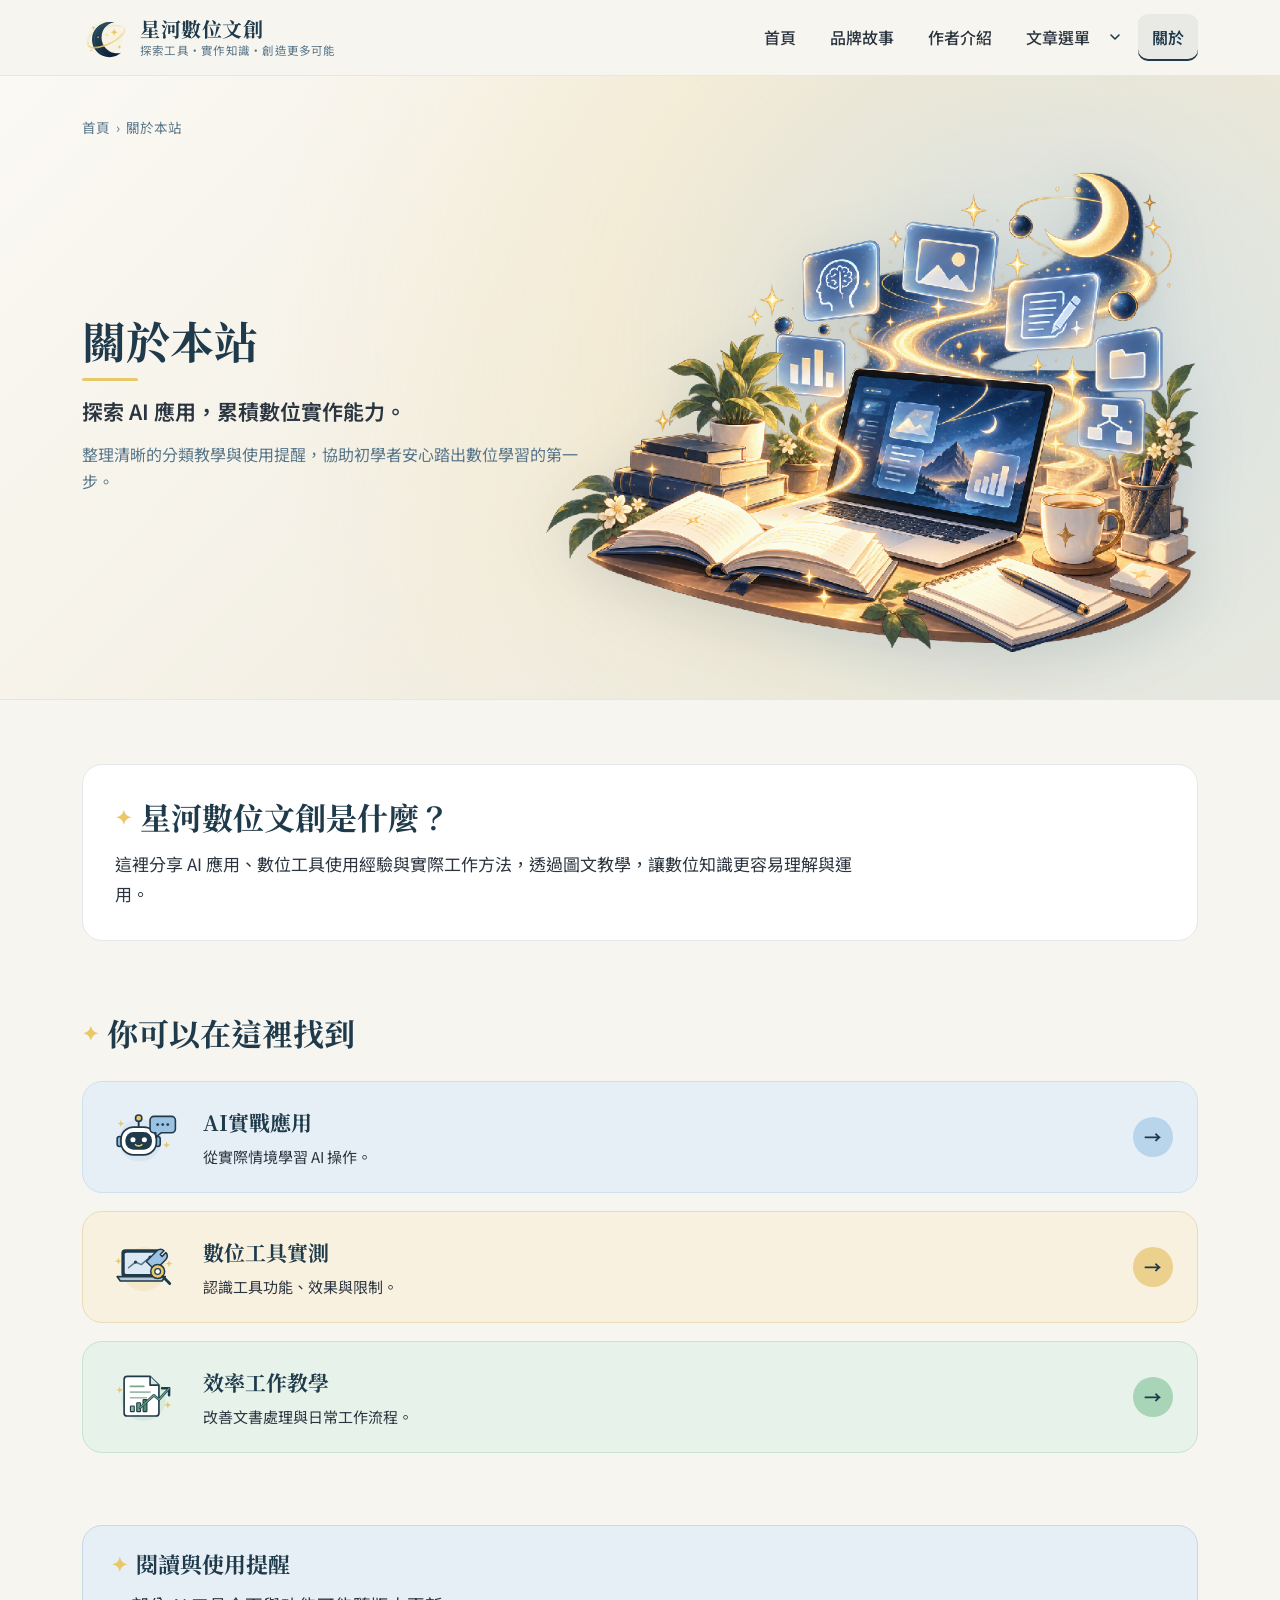
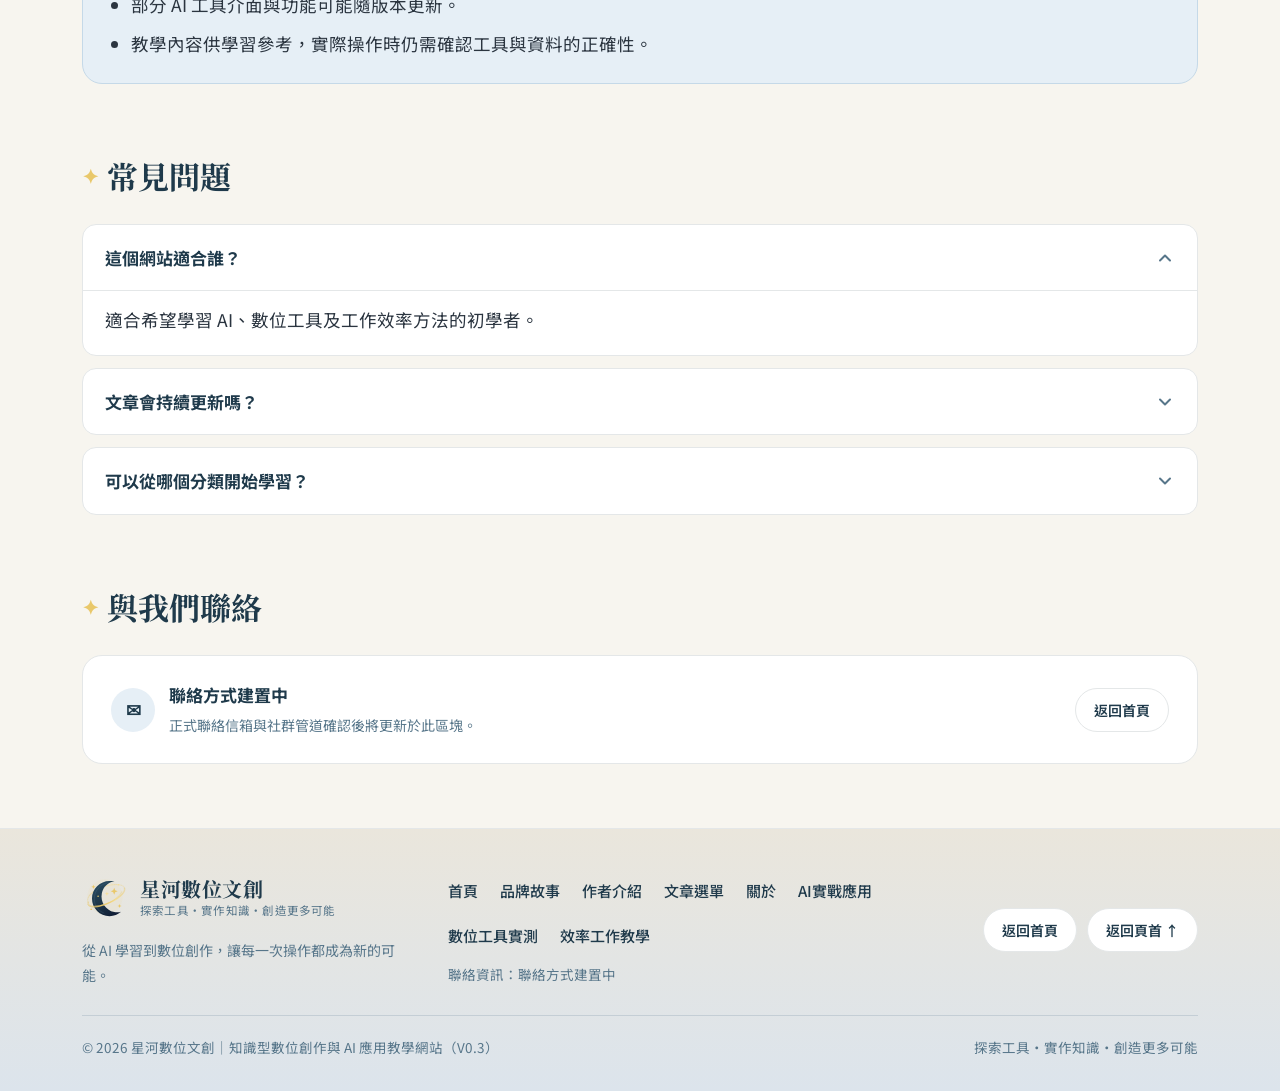
==== about.html @ ea29f41f "feat: initialize React project with Vite and Tailwind Set up the project structure for "星河數位文創" usin" ====
<!doctype html>
<html lang="zh-Hant-TW">
  <head>
    <meta charset="UTF-8" />
    <meta name="viewport" content="width=device-width, initial-scale=1.0" />
    <title>關於本站｜星河數位文創</title>
    <meta name="description" content="認識星河數位文創的網站用途、三大內容分類、閱讀與使用提醒、常見問題 FAQ 與聯絡資訊。" />
    <meta property="og:title" content="關於本站｜星河數位文創" />
    <meta property="og:description" content="認識星河數位文創的網站用途、三大內容分類、閱讀與使用提醒、常見問題 FAQ 與聯絡資訊。" />
    <meta property="og:type" content="website" />
    <meta name="twitter:card" content="summary_large_image" />
    <link rel="icon" type="image/svg+xml" href="assets/icons/logo.svg" />
    <link rel="stylesheet" href="css/style.css" />
  </head>
  <body>
    <div id="root"><link rel="preload" as="image" href="assets/icons/logo.svg"/><link rel="preload" as="image" href="assets/icons/cat-ai.svg"/><link rel="preload" as="image" href="assets/icons/cat-tools.svg"/><link rel="preload" as="image" href="assets/icons/cat-work.svg"/><link rel="preload" as="image" href="assets/images/IMG_關於.png"/><div class="site-wrapper" data-current-page="about.html"><a href="#main-content" class="skip-link">跳至主要內容</a><header class="site-header"><div class="sr-container header-inner"><a href="index.html" class="brand-identity" aria-label="星河數位文創 首頁"><img src="assets/icons/logo.svg" alt="星河數位文創 新月與金色星軌標誌" class="brand-logo-img" width="46" height="46"/><div class="brand-text-wrap"><span class="brand-title">星河數位文創</span><span class="brand-tagline-mini">探索工具・實作知識・創造更多可能</span></div></a><nav class="desktop-nav" aria-label="主導覽選單"><a href="index.html" class="nav-link ">首頁</a><a href="brand.html" class="nav-link ">品牌故事</a><a href="author.html" class="nav-link ">作者介紹</a><div class="nav-item-group"><a href="articles.html" class="nav-link ">文章選單</a><button type="button" id="desktop-dropdown-toggle" class="desktop-dropdown-toggle" aria-label="展開或收合文章選單子分類" aria-expanded="false" aria-controls="desktop-dropdown-menu"><svg width="16" height="16" viewBox="0 0 20 20" fill="none" aria-hidden="true"><path d="M5 7.5L10 12.5L15 7.5" stroke="currentColor" stroke-width="2" stroke-linecap="round" stroke-linejoin="round"></path></svg></button><div id="desktop-dropdown-menu" class="desktop-dropdown-menu " role="region" aria-label="文章選單第二層分類"><a href="articles-ai.html" class="dropdown-sublink "><span style="display:inline-flex;align-items:center"><span class="dropdown-sublink-dot" style="background-color:#8FB8D8" aria-hidden="true"></span>AI實戰應用</span><span aria-hidden="true">›</span></a><a href="articles-tools.html" class="dropdown-sublink "><span style="display:inline-flex;align-items:center"><span class="dropdown-sublink-dot" style="background-color:#E9C86A" aria-hidden="true"></span>數位工具實測</span><span aria-hidden="true">›</span></a><a href="articles-work.html" class="dropdown-sublink "><span style="display:inline-flex;align-items:center"><span class="dropdown-sublink-dot" style="background-color:#8CC0A1" aria-hidden="true"></span>效率工作教學</span><span aria-hidden="true">›</span></a></div></div><a href="about.html" class="nav-link is-active" aria-current="page">關於</a></nav><button type="button" id="mobile-menu-trigger" class="mobile-menu-trigger" aria-label="開啟網站導覽選單" aria-expanded="false" aria-controls="mobile-nav-overlay"><svg width="26" height="26" viewBox="0 0 24 24" fill="none" stroke="currentColor" stroke-width="2.2" aria-hidden="true"><line x1="3.5" y1="6.5" x2="20.5" y2="6.5" stroke-linecap="round"></line><line x1="3.5" y1="12" x2="20.5" y2="12" stroke-linecap="round"></line><line x1="3.5" y1="17.5" x2="20.5" y2="17.5" stroke-linecap="round"></line></svg></button></div></header><div id="mobile-nav-overlay" class="mobile-nav-overlay " aria-hidden="true"><nav class="mobile-nav-panel" aria-label="手機版網站導覽選單"><div class="mobile-panel-header"><a href="index.html" class="brand-identity"><img src="assets/icons/logo.svg" alt="星河數位文創標誌" class="brand-logo-img" width="48" height="48"/><div class="brand-text-wrap"><span class="brand-title">星河數位文創</span><span class="brand-tagline-mini">探索工具・實作知識・創造更多可能</span></div></a><button type="button" id="mobile-close-btn" class="mobile-close-btn" aria-label="關閉選單">×</button></div><ul class="mobile-nav-list"><li class="mobile-nav-item"><div class="mobile-nav-row"><a href="index.html" class="mobile-nav-link "><svg class="mobile-nav-icon" viewBox="0 0 24 24" fill="none" stroke="currentColor" stroke-width="2" aria-hidden="true"><path d="M3 10.5L12 3l9 7.5V20a1 1 0 0 1-1 1h-5v-6h-6v6H4a1 1 0 0 1-1-1v-9.5z" stroke-linecap="round" stroke-linejoin="round"></path></svg><span>首頁</span></a><span aria-hidden="true" style="color:#57768A;padding-right:8px">›</span></div></li><li class="mobile-nav-item"><div class="mobile-nav-row"><a href="brand.html" class="mobile-nav-link "><svg class="mobile-nav-icon" viewBox="0 0 24 24" fill="none" stroke="currentColor" stroke-width="2" aria-hidden="true"><path d="M2 4h7a3 3 0 0 1 3 3v13a2 2 0 0 0-2-2H2V4zm20 0h-7a3 3 0 0 0-3 3v13a2 2 0 0 1 2-2h8V4z" stroke-linecap="round" stroke-linejoin="round"></path></svg><span>品牌故事</span></a><span aria-hidden="true" style="color:#57768A;padding-right:8px">›</span></div></li><li class="mobile-nav-item"><div class="mobile-nav-row"><a href="author.html" class="mobile-nav-link "><svg class="mobile-nav-icon" viewBox="0 0 24 24" fill="none" stroke="currentColor" stroke-width="2" aria-hidden="true"><circle cx="12" cy="8" r="4"></circle><path d="M4 20c1.5-4 4.5-6 8-6s6.5 2 8 6" stroke-linecap="round"></path></svg><span>作者介紹</span></a><span aria-hidden="true" style="color:#57768A;padding-right:8px">›</span></div></li><li class="mobile-nav-item"><div class="mobile-nav-row"><a href="articles.html" class="mobile-nav-link "><svg class="mobile-nav-icon" viewBox="0 0 24 24" fill="none" stroke="currentColor" stroke-width="2" aria-hidden="true"><rect x="4" y="3" width="16" height="18" rx="2"></rect><line x1="8" y1="8" x2="16" y2="8" stroke-linecap="round"></line><line x1="8" y1="12" x2="16" y2="12" stroke-linecap="round"></line><line x1="8" y1="16" x2="13" y2="16" stroke-linecap="round"></line></svg><span>文章選單</span></a><button type="button" id="mobile-submenu-toggle" class="mobile-submenu-toggle" aria-label="收合文章子分類" aria-expanded="true" aria-controls="mobile-submenu-wrap"><svg width="18" height="18" viewBox="0 0 20 20" fill="none" aria-hidden="true"><path d="M5 7.5L10 12.5L15 7.5" stroke="currentColor" stroke-width="2.2" stroke-linecap="round" stroke-linejoin="round"></path></svg></button></div><div id="mobile-submenu-wrap" class="mobile-submenu-wrap is-open"><div class="mobile-submenu-card"><a href="articles-ai.html" class="mobile-sublink"><span class="mobile-sublink-left"><img src="assets/icons/cat-ai.svg" alt="" aria-hidden="true" class="mobile-sublink-thumb"/><span>AI實戰應用</span></span><span aria-hidden="true" style="color:#57768A">›</span></a><a href="articles-tools.html" class="mobile-sublink"><span class="mobile-sublink-left"><img src="assets/icons/cat-tools.svg" alt="" aria-hidden="true" class="mobile-sublink-thumb"/><span>數位工具實測</span></span><span aria-hidden="true" style="color:#57768A">›</span></a><a href="articles-work.html" class="mobile-sublink"><span class="mobile-sublink-left"><img src="assets/icons/cat-work.svg" alt="" aria-hidden="true" class="mobile-sublink-thumb"/><span>效率工作教學</span></span><span aria-hidden="true" style="color:#57768A">›</span></a></div></div></li><li class="mobile-nav-item"><div class="mobile-nav-row"><a href="about.html" class="mobile-nav-link is-active"><svg class="mobile-nav-icon" viewBox="0 0 24 24" fill="none" stroke="currentColor" stroke-width="2" aria-hidden="true"><circle cx="12" cy="12" r="9"></circle><line x1="12" y1="11" x2="12" y2="16" stroke-linecap="round"></line><circle cx="12" cy="8" r="0.8" fill="currentColor"></circle></svg><span>關於</span></a><span aria-hidden="true" style="color:#57768A;padding-right:8px">›</span></div></li></ul><div class="mobile-panel-footer"><span class="mobile-contact-status"><span aria-hidden="true">✦</span><span>聯絡方式建置中｜探索工具・實作知識</span></span></div></nav></div><main id="main-content"><section class="page-hero-warm page-hero-about"><div class="sr-container"><nav class="breadcrumb-nav" aria-label="麵包屑導覽"><a href="index.html">首頁</a><span aria-hidden="true">›</span><span aria-current="page">關於本站</span></nav><div class="page-hero-grid"><div class="page-hero-copy"><h1 class="page-main-title">關於本站</h1><p class="page-subtitle">探索 AI 應用，累積數位實作能力。</p><p class="page-lead-text">整理清晰的分類教學與使用提醒，協助初學者安心踏出數位學習的第一步。</p></div><div class="page-hero-art"><img src="assets/images/IMG_關於.png" alt="關於本站頁首主視覺：筆記型電腦、書本、植栽與星光知識卡片插畫" class="page-hero-img" width="1536" height="1024"/></div></div></div></section><section class="content-section"><div class="sr-container"><div style="background-color:#FFFFFF;border-radius:20px;padding:32px;border:1px solid #E4E7E8"><h2 class="section-title" style="margin-bottom:12px"><span class="star-accent-icon" aria-hidden="true">✦</span><span>星河數位文創是什麼？</span></h2><p style="font-size:17px;margin:0;max-width:760px">這裡分享 AI 應用、數位工具使用經驗與實際工作方法，透過圖文教學，讓數位知識更容易理解與運用。</p></div></div></section><section class="content-section" style="padding-top:8px"><div class="sr-container"><div class="section-header"><h2 class="section-title"><span class="star-accent-icon" aria-hidden="true">✦</span><span>你可以在這裡找到</span></h2></div><div class="category-stack-horizontal"><a href="articles-ai.html" class="category-banner-horizontal cat-ai"><div style="width:76px;height:64px"><img src="assets/icons/cat-ai.svg" alt="AI 機器人與對話框圖示" width="76" height="64"/></div><div><h3 class="category-card-title" style="margin-bottom:4px">AI實戰應用</h3><p class="category-card-desc" style="margin-bottom:0">從實際情境學習 AI 操作。</p></div><span class="category-circle-arrow" aria-hidden="true">→</span></a><a href="articles-tools.html" class="category-banner-horizontal cat-tools"><div style="width:76px;height:64px"><img src="assets/icons/cat-tools.svg" alt="筆記型電腦、工具與放大鏡圖示" width="76" height="64"/></div><div><h3 class="category-card-title" style="margin-bottom:4px">數位工具實測</h3><p class="category-card-desc" style="margin-bottom:0">認識工具功能、效果與限制。</p></div><span class="category-circle-arrow" aria-hidden="true">→</span></a><a href="articles-work.html" class="category-banner-horizontal cat-work"><div style="width:76px;height:64px"><img src="assets/icons/cat-work.svg" alt="文件、流程箭頭與圖表圖示" width="76" height="64"/></div><div><h3 class="category-card-title" style="margin-bottom:4px">效率工作教學</h3><p class="category-card-desc" style="margin-bottom:0">改善文書處理與日常工作流程。</p></div><span class="category-circle-arrow" aria-hidden="true">→</span></a></div></div></section><section class="content-section" style="padding-top:8px"><div class="sr-container"><div class="notice-box-blue"><h2 class="section-title" style="font-size:22px;margin-bottom:12px"><span class="star-accent-icon" aria-hidden="true">✦</span><span>閱讀與使用提醒</span></h2><ul style="margin:0;padding-left:20px;display:flex;flex-direction:column;gap:8px"><li>部分 AI 工具介面與功能可能隨版本更新。</li><li>教學內容供學習參考，實際操作時仍需確認工具與資料的正確性。</li></ul></div></div></section><section class="content-section" style="padding-top:8px"><div class="sr-container"><div class="section-header"><h2 class="section-title"><span class="star-accent-icon" aria-hidden="true">✦</span><span>常見問題</span></h2></div><div class="faq-list"><details class="faq-item" open=""><summary class="faq-summary"><span>這個網站適合誰？</span><svg class="faq-chevron" width="20" height="20" viewBox="0 0 20 20" fill="none" aria-hidden="true"><path d="M5 7.5L10 12.5L15 7.5" stroke="currentColor" stroke-width="2" stroke-linecap="round" stroke-linejoin="round"></path></svg></summary><div class="faq-answer"><p style="margin:0">適合希望學習 AI、數位工具及工作效率方法的初學者。</p></div></details><details class="faq-item"><summary class="faq-summary"><span>文章會持續更新嗎？</span><svg class="faq-chevron" width="20" height="20" viewBox="0 0 20 20" fill="none" aria-hidden="true"><path d="M5 7.5L10 12.5L15 7.5" stroke="currentColor" stroke-width="2" stroke-linecap="round" stroke-linejoin="round"></path></svg></summary><div class="faq-answer"><p style="margin:0">網站將依實際學習及內容製作進度逐步更新，不設定尚未確認的固定更新承諾。</p></div></details><details class="faq-item"><summary class="faq-summary"><span>可以從哪個分類開始學習？</span><svg class="faq-chevron" width="20" height="20" viewBox="0 0 20 20" fill="none" aria-hidden="true"><path d="M5 7.5L10 12.5L15 7.5" stroke="currentColor" stroke-width="2" stroke-linecap="round" stroke-linejoin="round"></path></svg></summary><div class="faq-answer"><p style="margin:0">如果是第一次接觸 AI，可以先閱讀『AI實戰應用』；若有特定工作需求，也可以直接進入其他分類。</p></div></details></div></div></section><section class="content-section" style="padding-top:8px"><div class="sr-container"><div class="section-header"><h2 class="section-title"><span class="star-accent-icon" aria-hidden="true">✦</span><span>與我們聯絡</span></h2></div><div class="contact-placeholder-card"><div style="display:flex;align-items:center;gap:14px"><span style="width:44px;height:44px;border-radius:50%;background-color:#E6EFF6;display:inline-flex;align-items:center;justify-content:center;color:#1F3A4B;font-weight:700" aria-hidden="true">✉</span><div><strong style="display:block;color:#1F3A4B;font-size:17px">聯絡方式建置中</strong><span style="font-size:14px;color:#57768A">正式聯絡信箱與社群管道確認後將更新於此區塊。</span></div></div><a href="index.html" class="btn-back-home"><span>返回首頁</span></a></div></div></section></main><footer class="site-footer"><div class="sr-container"><div class="footer-top-grid"><div><a href="index.html" class="brand-identity"><img src="assets/icons/logo.svg" alt="星河數位文創標誌" class="brand-logo-img" width="44" height="44"/><div class="brand-text-wrap"><span class="brand-title">星河數位文創</span><span class="brand-tagline-mini">探索工具・實作知識・創造更多可能</span></div></a><p style="font-size:14px;color:#57768A;margin:10px 0 0;max-width:340px">從 AI 學習到數位創作，讓每一次操作都成為新的可能。</p></div><div><nav class="footer-nav-links" aria-label="頁尾網站連結"><a href="index.html">首頁</a><a href="brand.html">品牌故事</a><a href="author.html">作者介紹</a><a href="articles.html">文章選單</a><a href="about.html">關於</a><a href="articles-ai.html">AI實戰應用</a><a href="articles-tools.html">數位工具實測</a><a href="articles-work.html">效率工作教學</a></nav><div style="margin-top:10px;font-size:13.5px;color:#57768A">聯絡資訊：聯絡方式建置中</div></div><div style="display:flex;flex-wrap:wrap;gap:10px"><a href="index.html" class="btn-back-home"><span>返回首頁</span></a><button type="button" class="btn-back-home" aria-label="返回頁面頂部"><span>返回頁首 ↑</span></button></div></div><div class="footer-bottom-row"><span>© 2026 星河數位文創｜知識型數位創作與 AI 應用教學網站（V0.3）</span><span>探索工具・實作知識・創造更多可能</span></div></div></footer></div></div>
    <script src="js/articles-data.js"></script>
    <script src="js/main.js"></script>
  </body>
</html>
---- css/style.css ----
@import url('https://fonts.googleapis.com/css2?family=Noto+Sans+TC:wght@400;500;600;700&family=Noto+Serif+TC:wght@600;700&display=swap');

:root {
  /* 03.3 品牌主要色彩變數 */
  --color-brand-blue: #1F3A4B;
  --color-night-blue: #101D36;
  --color-warm-bg: #F7F5EF;
  --color-card-white: #FFFFFF;
  --color-star-gold: #E9C86A;
  --color-star-gold-hover: #DFBA52;
  --color-slate-blue: #57768A;
  --color-text-dark: #2B3540;
  --color-divider: #E4E7E8;

  /* 三個文章分類輔助色（全站一致） */
  --color-cat-ai: #E6EFF6;
  --color-cat-ai-strong: #9BC2E2;
  --color-cat-ai-text: #1F3A4B;

  --color-cat-tools: #F9F1DF;
  --color-cat-tools-strong: #E6C987;
  --color-cat-tools-text: #1F3A4B;

  --color-cat-work: #E6F2EA;
  --color-cat-work-strong: #92C4A5;
  --color-cat-work-text: #1F3A4B;

  /* 字型設定 */
  --font-sans: 'Noto Sans TC', -apple-system, BlinkMacSystemFont, 'PingFang TC', 'Microsoft JhengHei', sans-serif;
  --font-serif: 'Noto Serif TC', 'Songti TC', 'PMingLiU', serif;

  /* 版面尺寸 */
  --max-width: 1180px;
  --reading-width: 780px;
  --header-height: 76px;
  --radius-lg: 20px;
  --radius-md: 14px;
  --radius-sm: 10px;
  --shadow-soft: 0 8px 28px rgba(16, 29, 54, 0.06);
  --shadow-card: 0 4px 16px rgba(31, 58, 75, 0.05);
}

*,
*::before,
*::after {
  box-sizing: border-box;
}

html {
  font-family: var(--font-sans);
  color: var(--color-text-dark);
  background-color: var(--color-warm-bg);
  scroll-behavior: smooth;
  -webkit-text-size-adjust: 100%;
}

body {
  margin: 0;
  padding: 0;
  background-color: var(--color-warm-bg);
  color: var(--color-text-dark);
  font-size: 16px;
  line-height: 1.72;
  overflow-x: hidden;
  min-height: 100vh;
  display: flex;
  flex-direction: column;
}

@media (min-width: 1024px) {
  body {
    font-size: 17.5px;
  }
}

body.menu-open {
  overflow: hidden;
}

img,
svg {
  max-width: 100%;
  height: auto;
  display: block;
}

a {
  color: inherit;
  text-decoration: none;
  transition: color 0.16s ease, background-color 0.16s ease, border-color 0.16s ease, transform 0.16s ease;
}

button {
  font-family: inherit;
  cursor: pointer;
}

/* 清楚的鍵盤焦點狀態 */
a:focus-visible,
button:focus-visible,
summary:focus-visible {
  outline: 3px solid var(--color-star-gold);
  outline-offset: 3px;
  border-radius: 6px;
}

/* 跳至主要內容無障礙連結 */
.skip-link {
  position: absolute;
  top: -100px;
  left: 16px;
  background: var(--color-night-blue);
  color: var(--color-card-white);
  padding: 10px 18px;
  border-radius: var(--radius-sm);
  z-index: 1000;
  font-weight: 600;
}

.skip-link:focus {
  top: 12px;
}

/* 共用容器 */
.sr-container {
  width: 100%;
  max-width: var(--max-width);
  margin: 0 auto;
  padding: 0 20px;
}

@media (min-width: 768px) {
  .sr-container {
    padding: 0 32px;
  }
}

/* ==========================================================================
   頁首與導覽列 (Header & Navigation)
   ========================================================================== */
.site-header {
  position: sticky;
  top: 0;
  z-index: 100;
  background-color: rgba(247, 245, 239, 0.96);
  backdrop-filter: blur(8px);
  border-bottom: 1px solid var(--color-divider);
  height: var(--header-height);
  display: flex;
  align-items: center;
}

.header-inner {
  display: flex;
  align-items: center;
  justify-content: space-between;
  gap: 24px;
  width: 100%;
}

.brand-identity {
  display: inline-flex;
  align-items: center;
  gap: 12px;
  min-height: 48px;
  flex-shrink: 0;
}

.brand-logo-img {
  width: 46px;
  height: 46px;
  flex-shrink: 0;
}

.brand-text-wrap {
  display: flex;
  flex-direction: column;
}

.brand-title {
  font-family: var(--font-serif);
  font-size: 20px;
  font-weight: 700;
  color: var(--color-brand-blue);
  line-height: 1.2;
  letter-spacing: 0.03em;
}

.brand-tagline-mini {
  font-size: 11.5px;
  color: var(--color-slate-blue);
  line-height: 1.3;
  margin-top: 2px;
  letter-spacing: 0.02em;
}

@media (max-width: 380px) {
  .brand-tagline-mini {
    font-size: 10.5px;
  }
}

/* 電腦版水平導覽 */
.desktop-nav {
  display: none;
  align-items: center;
  gap: 6px;
}

@media (min-width: 960px) {
  .desktop-nav {
    display: flex;
  }
}

.nav-item-group {
  position: relative;
  display: inline-flex;
  align-items: center;
}

.nav-link {
  padding: 10px 14px;
  font-size: 16px;
  font-weight: 500;
  color: var(--color-text-dark);
  border-radius: var(--radius-sm);
  white-space: nowrap;
  min-height: 44px;
  display: inline-flex;
  align-items: center;
}

.nav-link:hover,
.nav-link.is-active {
  color: var(--color-brand-blue);
  background-color: rgba(31, 58, 75, 0.06);
  font-weight: 600;
}

.nav-link.is-active {
  box-shadow: inset 0 -2px 0 var(--color-brand-blue);
}

.desktop-dropdown-toggle {
  background: transparent;
  border: 1px solid transparent;
  color: var(--color-brand-blue);
  width: 34px;
  height: 40px;
  border-radius: 8px;
  display: inline-flex;
  align-items: center;
  justify-content: center;
  margin-left: -6px;
  transition: background-color 0.16s ease, transform 0.16s ease;
}

.desktop-dropdown-toggle:hover {
  background-color: rgba(31, 58, 75, 0.08);
}

.desktop-dropdown-toggle svg {
  transition: transform 0.18s ease;
}

.desktop-dropdown-toggle[aria-expanded="true"] svg {
  transform: rotate(180deg);
}

.desktop-dropdown-menu {
  position: absolute;
  top: calc(100% + 8px);
  left: 0;
  min-width: 220px;
  background-color: var(--color-card-white);
  border: 1px solid var(--color-divider);
  border-radius: var(--radius-md);
  box-shadow: 0 14px 34px rgba(16, 29, 54, 0.12);
  padding: 8px;
  display: none;
  flex-direction: column;
  gap: 4px;
  z-index: 120;
}

.desktop-dropdown-menu.is-open {
  display: flex;
}

.dropdown-sublink {
  display: flex;
  align-items: center;
  justify-content: space-between;
  padding: 10px 14px;
  border-radius: 10px;
  font-size: 15px;
  font-weight: 500;
  color: var(--color-text-dark);
  white-space: nowrap;
}

.dropdown-sublink:hover,
.dropdown-sublink.is-active {
  background-color: var(--color-warm-bg);
  color: var(--color-brand-blue);
  font-weight: 600;
}

.dropdown-sublink-dot {
  width: 10px;
  height: 10px;
  border-radius: 50%;
  margin-right: 10px;
  flex-shrink: 0;
}

/* 手機版漢堡選單按鈕 */
.mobile-menu-trigger {
  display: inline-flex;
  align-items: center;
  justify-content: center;
  width: 46px;
  height: 46px;
  border: 1px solid transparent;
  border-radius: 10px;
  background: transparent;
  color: var(--color-brand-blue);
}

.mobile-menu-trigger:hover {
  background-color: rgba(31, 58, 75, 0.06);
}

@media (min-width: 960px) {
  .mobile-menu-trigger {
    display: none;
  }
}

/* ==========================================================================
   手機版浮層導覽選單 (Section 11)
   ========================================================================== */
.mobile-nav-overlay {
  position: fixed;
  inset: 0;
  z-index: 200;
  background-color: rgba(16, 29, 54, 0.62);
  backdrop-filter: blur(4px);
  display: none;
  align-items: flex-start;
  justify-content: center;
  padding: 20px 16px;
  overflow-y: auto;
}

.mobile-nav-overlay.is-open {
  display: flex;
}

.mobile-nav-panel {
  width: 100%;
  max-width: 420px;
  background: linear-gradient(180deg, #FBF9F4 0%, #FFFFFF 28%, #FFFFFF 82%, #EEF3F7 100%);
  border-radius: 26px;
  box-shadow: 0 24px 56px rgba(10, 20, 38, 0.35);
  overflow: hidden;
  border: 1px solid rgba(233, 200, 106, 0.35);
  margin: auto 0;
  position: relative;
}

.mobile-panel-header {
  display: flex;
  align-items: flex-start;
  justify-content: space-between;
  padding: 24px 22px 18px;
  border-bottom: 1px solid var(--color-divider);
  position: relative;
}

.mobile-close-btn {
  width: 44px;
  height: 44px;
  border-radius: 50%;
  border: none;
  background: rgba(31, 58, 75, 0.06);
  color: var(--color-brand-blue);
  display: inline-flex;
  align-items: center;
  justify-content: center;
  font-size: 24px;
  line-height: 1;
  flex-shrink: 0;
}

.mobile-close-btn:hover {
  background: rgba(31, 58, 75, 0.12);
}

.mobile-nav-list {
  list-style: none;
  margin: 0;
  padding: 8px 20px 16px;
}

.mobile-nav-item {
  border-bottom: 1px solid var(--color-divider);
}

.mobile-nav-item:last-child {
  border-bottom: none;
}

.mobile-nav-row {
  display: flex;
  align-items: center;
  justify-content: space-between;
  min-height: 56px;
}

.mobile-nav-link {
  display: flex;
  align-items: center;
  gap: 14px;
  flex: 1;
  padding: 12px 4px;
  font-size: 17px;
  font-weight: 600;
  color: var(--color-brand-blue);
}

.mobile-nav-link.is-active {
  color: #16486B;
}

.mobile-nav-icon {
  width: 24px;
  height: 24px;
  color: var(--color-brand-blue);
  flex-shrink: 0;
}

.mobile-submenu-toggle {
  width: 44px;
  height: 44px;
  border: 1px solid rgba(31, 58, 75, 0.14);
  background: var(--color-warm-bg);
  color: var(--color-brand-blue);
  border-radius: 10px;
  display: inline-flex;
  align-items: center;
  justify-content: center;
  flex-shrink: 0;
}

.mobile-submenu-toggle svg {
  transition: transform 0.18s ease;
}

.mobile-submenu-toggle[aria-expanded="true"] svg {
  transform: rotate(180deg);
}

/* 手機版文章子選單（具縮排與層級線） */
.mobile-submenu-wrap {
  display: none;
  padding: 4px 0 16px 12px;
  margin-left: 10px;
  border-left: 2px solid #D5DEE4;
}

.mobile-submenu-wrap.is-open {
  display: block;
}

.mobile-submenu-card {
  background-color: #F7F8F9;
  border-radius: 16px;
  padding: 6px 12px;
  border: 1px solid var(--color-divider);
}

.mobile-sublink {
  display: flex;
  align-items: center;
  justify-content: space-between;
  padding: 12px 8px;
  font-size: 15.5px;
  font-weight: 600;
  color: var(--color-text-dark);
  border-bottom: 1px solid var(--color-divider);
  min-height: 48px;
}

.mobile-sublink:last-child {
  border-bottom: none;
}

.mobile-sublink-left {
  display: flex;
  align-items: center;
  gap: 12px;
}

.mobile-sublink-thumb {
  width: 28px;
  height: 28px;
  flex-shrink: 0;
}

.mobile-panel-footer {
  padding: 16px 22px 22px;
  text-align: center;
  background: linear-gradient(180deg, rgba(255,255,255,0) 0%, rgba(213, 226, 236, 0.55) 100%);
  border-top: 1px solid var(--color-divider);
}

.mobile-contact-status {
  display: inline-flex;
  align-items: center;
  gap: 8px;
  font-size: 13px;
  color: var(--color-slate-blue);
  background: rgba(255, 255, 255, 0.85);
  padding: 6px 14px;
  border-radius: 999px;
  border: 1px solid var(--color-divider);
}

/* ==========================================================================
   首頁主視覺 Hero (Section 05.3)
   ========================================================================== */
.hero-home-section {
  background:
    radial-gradient(circle at 76% 36%, rgba(233, 200, 106, 0.16) 0%, rgba(87, 118, 138, 0.22) 34%, transparent 68%),
    linear-gradient(160deg, #0B1528 0%, var(--color-night-blue) 48%, var(--color-brand-blue) 100%);
  color: var(--color-card-white);
  padding: 36px 0 64px;
  position: relative;
  overflow: hidden;
}

.hero-wave-bottom {
  position: absolute;
  bottom: -1px;
  left: 0;
  width: 100%;
  height: 32px;
  pointer-events: none;
  z-index: 3;
}

@media (min-width: 960px) {
  .hero-home-section {
    padding: 56px 0 84px;
  }
  .hero-wave-bottom {
    height: 44px;
  }
}

.hero-home-grid {
  display: grid;
  grid-template-columns: 1fr;
  gap: 24px;
  align-items: center;
  position: relative;
  z-index: 2;
}

@media (min-width: 960px) {
  .hero-home-grid {
    grid-template-columns: 0.92fr 1.08fr;
    gap: 24px;
  }
}

.hero-home-copy {
  position: relative;
  z-index: 3;
}

.hero-kicker {
  display: inline-block;
  font-size: 14px;
  color: #DCE9F5;
  letter-spacing: 0.06em;
  margin-bottom: 14px;
  padding-bottom: 8px;
  border-bottom: 2px solid var(--color-star-gold);
}

.hero-home-title {
  font-family: var(--font-serif);
  font-size: clamp(32px, 4.5vw, 50px);
  font-weight: 700;
  line-height: 1.24;
  margin: 0 0 16px;
  color: var(--color-card-white);
  letter-spacing: 0.02em;
}

.hero-home-title .gold-highlight {
  color: var(--color-star-gold);
}

.hero-home-subtitle {
  font-size: clamp(18px, 2.2vw, 22px);
  color: #E5EEF5;
  margin: 0 0 28px;
  font-weight: 500;
}

.hero-actions {
  display: flex;
  flex-wrap: wrap;
  align-items: center;
  gap: 18px;
}

.btn-primary-gold {
  display: inline-flex;
  align-items: center;
  justify-content: center;
  gap: 10px;
  background: linear-gradient(135deg, #F2D57E 0%, var(--color-star-gold) 100%);
  color: var(--color-night-blue);
  font-size: 16.5px;
  font-weight: 700;
  padding: 13px 28px;
  border-radius: 999px;
  min-height: 48px;
  box-shadow: 0 6px 20px rgba(233, 200, 106, 0.28);
  border: 1px solid rgba(255, 255, 255, 0.35);
}

.btn-primary-gold:hover {
  background: var(--color-star-gold-hover);
  transform: translateY(-1px);
}

.btn-secondary-link {
  display: inline-flex;
  align-items: center;
  gap: 8px;
  color: #F7F5EF;
  font-size: 16px;
  font-weight: 500;
  padding: 10px 6px;
  min-height: 44px;
  border-bottom: 1px solid rgba(233, 200, 106, 0.65);
}

.btn-secondary-link:hover {
  color: var(--color-star-gold);
  border-bottom-color: var(--color-star-gold);
}

.hero-illustration-box {
  position: relative;
  display: flex;
  flex-direction: column;
  align-items: flex-end;
  justify-content: center;
  overflow: visible;
}

.hero-main-img {
  width: 126%;
  max-width: none;
  height: auto;
  margin-left: -26%;
  filter: drop-shadow(0 16px 36px rgba(4, 10, 22, 0.55));
  pointer-events: none;
}

@media (min-width: 960px) {
  .hero-main-img {
    width: 132%;
    margin-left: -32%;
  }
}

.hero-illustration-caption {
  margin-top: -12px;
  padding-right: 12px;
  font-family: var(--font-serif);
  font-size: 15px;
  font-weight: 600;
  color: #F6DF96;
  letter-spacing: 0.06em;
  text-shadow: 0 2px 10px rgba(11, 21, 40, 0.85);
}

/* ==========================================================================
   內頁共用頁首與麵包屑 (Inner Page Heroes with IMG_*.png)
   ========================================================================== */
.page-hero-warm {
  background:
    radial-gradient(circle at 80% 42%, rgba(169, 198, 217, 0.36) 0%, rgba(233, 200, 106, 0.14) 38%, transparent 70%),
    linear-gradient(135deg, #FBF9F4 0%, #F3EFE4 52%, #E5EDF3 100%);
  padding: 28px 0 32px;
  border-bottom: 1px solid var(--color-divider);
  position: relative;
  overflow: hidden;
}

.page-hero-warm.page-hero-brand,
.page-hero-warm.page-hero-author {
  background:
    radial-gradient(circle at 82% 28%, rgba(31, 58, 75, 0.22) 0%, rgba(87, 118, 138, 0.18) 38%, transparent 68%),
    linear-gradient(135deg, #FBF9F4 0%, #F2EDE1 48%, #DCE7F0 100%);
  padding-bottom: 0;
}

.page-hero-warm.page-hero-brand .page-hero-copy,
.page-hero-warm.page-hero-author .page-hero-copy {
  padding-bottom: 36px;
}

.page-hero-warm.page-hero-brand .page-hero-art {
  align-self: flex-end;
  margin-bottom: -4px;
}

.page-hero-warm.page-hero-author .page-hero-art {
  align-self: flex-end;
}

@media (min-width: 960px) {
  .page-hero-warm {
    padding: 40px 0 44px;
  }
  .page-hero-warm.page-hero-brand,
  .page-hero-warm.page-hero-author {
    padding: 40px 0 0;
  }
  .page-hero-warm.page-hero-brand .page-hero-copy,
  .page-hero-warm.page-hero-author .page-hero-copy {
    padding-bottom: 44px;
  }
}

.breadcrumb-nav {
  font-size: 13.5px;
  color: var(--color-slate-blue);
  margin-bottom: 14px;
  display: flex;
  align-items: center;
  flex-wrap: wrap;
  gap: 6px;
  position: relative;
  z-index: 3;
}

.breadcrumb-nav a:hover {
  color: var(--color-brand-blue);
  text-decoration: underline;
}

.page-hero-grid {
  display: grid;
  grid-template-columns: 1fr;
  gap: 20px;
  align-items: center;
  position: relative;
  z-index: 2;
}

@media (min-width: 960px) {
  .page-hero-grid {
    grid-template-columns: 0.92fr 1.08fr;
    gap: 28px;
  }
}

.page-hero-copy {
  position: relative;
  z-index: 3;
}

.page-main-title {
  font-family: var(--font-serif);
  font-size: clamp(30px, 4vw, 44px);
  color: var(--color-brand-blue);
  margin: 0 0 12px;
  line-height: 1.25;
  position: relative;
  display: inline-block;
}

.page-main-title::after {
  content: '';
  display: block;
  width: 56px;
  height: 3px;
  background-color: var(--color-star-gold);
  margin-top: 10px;
  border-radius: 2px;
}

.page-subtitle {
  font-size: clamp(18px, 2.1vw, 21px);
  font-weight: 600;
  color: var(--color-text-dark);
  margin: 0 0 12px;
}

.page-lead-text {
  font-size: 16px;
  color: var(--color-slate-blue);
  margin: 0;
  max-width: 520px;
}

.page-hero-art {
  position: relative;
  display: flex;
  align-items: center;
  justify-content: flex-end;
  overflow: visible;
}

.page-hero-img {
  width: 122%;
  max-width: none;
  height: auto;
  margin-left: -22%;
  filter: drop-shadow(0 14px 28px rgba(31, 58, 75, 0.14));
  pointer-events: none;
}

.page-hero-img.page-hero-img-author {
  width: 96%;
  max-width: none;
  height: auto;
  margin-left: 0;
  margin-top: -12%;
  margin-bottom: -5%;
}

@media (min-width: 960px) {
  .page-hero-img {
    width: 128%;
    margin-left: -28%;
  }
  .page-hero-img.page-hero-img-author {
    width: 96%;
    margin-left: 0;
    margin-top: -112px;
    margin-bottom: -44px;
  }
}

/* ==========================================================================
   內容區塊與標題規範 (Sections & Headings)
   ========================================================================== */
.content-section {
  padding: 44px 0;
}

@media (min-width: 960px) {
  .content-section {
    padding: 64px 0;
  }
}

.section-header {
  margin-bottom: 28px;
}

.section-title-row {
  display: flex;
  align-items: center;
  justify-content: space-between;
  gap: 12px;
  flex-wrap: nowrap;
  margin-bottom: 10px;
}

.section-title-line {
  flex: 1;
  height: 1.5px;
  background: linear-gradient(90deg, var(--color-star-gold) 0%, rgba(233, 200, 106, 0.15) 100%);
  min-width: 24px;
}

.section-title {
  font-family: var(--font-serif);
  font-size: clamp(22px, 2.8vw, 31px);
  color: var(--color-brand-blue);
  margin: 0;
  display: inline-flex;
  align-items: center;
  gap: 8px;
  line-height: 1.3;
  white-space: nowrap;
}

.star-accent-icon {
  color: var(--color-star-gold);
  font-size: 20px;
  line-height: 1;
}

.section-desc {
  font-size: 16px;
  color: var(--color-slate-blue);
  margin: 0;
  max-width: 680px;
}

.section-more-link {
  font-size: 14px;
  font-weight: 600;
  color: var(--color-slate-blue);
  display: inline-flex;
  align-items: center;
  gap: 4px;
  min-height: 40px;
  white-space: nowrap;
  flex-shrink: 0;
}

.section-more-link:hover {
  color: var(--color-brand-blue);
}

/* ==========================================================================
   三大分類卡片 (3 Category Cards - Home & Inner)
   ========================================================================== */
.category-grid-3 {
  display: grid;
  grid-template-columns: 1fr;
  gap: 20px;
}

@media (min-width: 768px) {
  .category-grid-3 {
    grid-template-columns: repeat(3, 1fr);
    gap: 24px;
  }
}

.category-card-vertical {
  border-radius: var(--radius-lg);
  padding: 28px 22px 24px;
  display: flex;
  flex-direction: column;
  align-items: center;
  text-align: center;
  border: 1px solid transparent;
  transition: transform 0.18s ease, box-shadow 0.18s ease;
}

.category-card-vertical:hover {
  transform: translateY(-3px);
  box-shadow: var(--shadow-soft);
}

.category-card-vertical.cat-ai,
.category-banner-horizontal.cat-ai {
  background-color: var(--color-cat-ai);
  border-color: #CEE0EE;
}

.category-card-vertical.cat-tools,
.category-banner-horizontal.cat-tools {
  background-color: var(--color-cat-tools);
  border-color: #EBDAB8;
}

.category-card-vertical.cat-work,
.category-banner-horizontal.cat-work {
  background-color: var(--color-cat-work);
  border-color: #C8E2D1;
}

.category-icon-box {
  width: 96px;
  height: 80px;
  margin-bottom: 14px;
  display: flex;
  align-items: center;
  justify-content: center;
}

.category-card-title {
  font-family: var(--font-serif);
  font-size: 21px;
  font-weight: 700;
  color: var(--color-brand-blue);
  margin: 0 0 8px;
}

.category-card-desc {
  font-size: 15px;
  color: var(--color-text-dark);
  margin: 0 0 18px;
  flex: 1;
}

.category-circle-arrow {
  width: 40px;
  height: 40px;
  border-radius: 50%;
  display: inline-flex;
  align-items: center;
  justify-content: center;
  color: var(--color-brand-blue);
  font-weight: 700;
  transition: transform 0.16s ease;
}

.cat-ai .category-circle-arrow {
  background-color: #B9D5EC;
}

.cat-tools .category-circle-arrow {
  background-color: #EBD08E;
}

.cat-work .category-circle-arrow {
  background-color: #A8D4B7;
}

.category-card-vertical:hover .category-circle-arrow,
.category-banner-horizontal:hover .category-circle-arrow {
  transform: translateX(3px);
}

/* 文章選單頁：大型橫向分類卡片 (Section 08.3) */
.category-stack-horizontal {
  display: flex;
  flex-direction: column;
  gap: 18px;
}

.category-banner-horizontal {
  border-radius: var(--radius-lg);
  padding: 22px 24px;
  display: grid;
  grid-template-columns: auto 1fr auto;
  align-items: center;
  gap: 20px;
  border: 1px solid transparent;
  transition: transform 0.18s ease, box-shadow 0.18s ease;
}

.category-banner-horizontal:hover {
  transform: translateY(-2px);
  box-shadow: var(--shadow-soft);
}

@media (max-width: 540px) {
  .category-banner-horizontal {
    grid-template-columns: 72px 1fr 40px;
    padding: 18px 16px;
    gap: 14px;
  }
}

/* ==========================================================================
   精選文章預覽卡片 (Featured Article Cards - Section 05.6 & 08.4)
   ========================================================================== */
.featured-articles-list {
  display: grid;
  grid-template-columns: 1fr;
  gap: 18px;
}

@media (min-width: 960px) {
  .featured-articles-list {
    grid-template-columns: repeat(3, 1fr);
    gap: 24px;
  }
}

.article-preview-card {
  background-color: var(--color-card-white);
  border-radius: var(--radius-lg);
  border: 1px solid var(--color-divider);
  box-shadow: var(--shadow-card);
  overflow: hidden;
  display: flex;
  flex-direction: column;
  transition: transform 0.18s ease, box-shadow 0.18s ease;
}

.article-preview-card:hover {
  transform: translateY(-3px);
  box-shadow: var(--shadow-soft);
}

@media (max-width: 959px) {
  .article-preview-card {
    flex-direction: row;
    align-items: center;
    padding: 14px;
    gap: 16px;
  }
}

@media (max-width: 520px) {
  .article-preview-card {
    flex-direction: column;
    align-items: stretch;
    padding: 0;
    gap: 0;
  }
}

.article-preview-cover {
  width: 100%;
  aspect-ratio: 16 / 9;
  object-fit: cover;
  background-color: var(--color-night-blue);
}

@media (min-width: 521px) and (max-width: 959px) {
  .article-preview-cover {
    width: 180px;
    height: 116px;
    border-radius: 12px;
    flex-shrink: 0;
  }
}

.article-preview-body {
  padding: 20px;
  display: flex;
  flex-direction: column;
  flex: 1;
}

@media (min-width: 521px) and (max-width: 959px) {
  .article-preview-body {
    padding: 4px 8px;
  }
}

.article-category-label {
  display: inline-flex;
  align-items: center;
  align-self: flex-start;
  font-size: 12.5px;
  font-weight: 700;
  padding: 4px 12px;
  border-radius: 6px;
  margin-bottom: 10px;
}

.label-ai {
  background-color: var(--color-cat-ai);
  color: var(--color-brand-blue);
}

.label-tools {
  background-color: var(--color-cat-tools);
  color: var(--color-brand-blue);
}

.label-work {
  background-color: var(--color-cat-work);
  color: var(--color-brand-blue);
}

.article-preview-title {
  font-size: 19px;
  font-weight: 700;
  color: var(--color-brand-blue);
  margin: 0 0 8px;
  line-height: 1.38;
}

.article-preview-summary {
  font-size: 14.5px;
  color: var(--color-slate-blue);
  margin: 0 0 16px;
  flex: 1;
}

.article-read-link {
  display: inline-flex;
  align-items: center;
  gap: 6px;
  font-size: 14.5px;
  font-weight: 700;
  color: var(--color-brand-blue);
  margin-top: auto;
}

.article-preview-card:hover .article-read-link {
  color: #124E78;
}

/* ==========================================================================
   品牌理念與夜間橫幅卡片 (Brand Philosophy Banner)
   ========================================================================== */
.night-philosophy-card {
  background: linear-gradient(135deg, var(--color-night-blue) 0%, var(--color-brand-blue) 100%);
  color: var(--color-card-white);
  border-radius: 24px;
  padding: 36px 28px;
  display: flex;
  flex-direction: column;
  gap: 24px;
  align-items: flex-start;
  justify-content: space-between;
  border: 1px solid rgba(233, 200, 106, 0.35);
  box-shadow: var(--shadow-soft);
}

@media (min-width: 768px) {
  .night-philosophy-card {
    flex-direction: row;
    align-items: center;
    padding: 44px 48px;
  }
}

.night-philosophy-title {
  font-family: var(--font-serif);
  font-size: clamp(23px, 2.6vw, 30px);
  color: var(--color-star-gold);
  margin: 0 0 10px;
}

.night-philosophy-text {
  font-size: 16px;
  color: #E5EEF5;
  margin: 0;
  max-width: 600px;
}

/* ==========================================================================
   品牌故事與作者介紹專屬元件 (Brand & Author Sections)
   ========================================================================== */
.story-origin-grid {
  display: grid;
  grid-template-columns: 1fr;
  gap: 28px;
  align-items: center;
  background-color: var(--color-card-white);
  padding: 28px;
  border-radius: var(--radius-lg);
  border: 1px solid var(--color-divider);
}

@media (min-width: 768px) {
  .story-origin-grid {
    grid-template-columns: 260px 1fr;
    gap: 36px;
    padding: 36px;
  }
}

.author-badge-box {
  display: inline-flex;
  flex-direction: column;
  background: rgba(249, 241, 223, 0.9);
  border: 1px solid var(--color-star-gold);
  border-radius: 16px;
  padding: 12px 22px;
  margin-top: 16px;
}

.author-pen-name {
  font-family: var(--font-serif);
  font-size: 24px;
  font-weight: 700;
  color: var(--color-brand-blue);
}

.author-role-label {
  font-size: 13px;
  color: var(--color-slate-blue);
}

/* 三階段流程圖 (Section 07.5) */
.process-steps-grid {
  display: grid;
  grid-template-columns: 1fr;
  gap: 18px;
}

@media (min-width: 768px) {
  .process-steps-grid {
    grid-template-columns: repeat(3, 1fr);
    gap: 24px;
  }
}

.process-step-card {
  background-color: var(--color-card-white);
  border: 1px solid var(--color-divider);
  border-radius: var(--radius-lg);
  padding: 24px;
  position: relative;
}

.process-step-num {
  display: inline-flex;
  align-items: center;
  justify-content: center;
  width: 36px;
  height: 36px;
  border-radius: 50%;
  font-weight: 700;
  font-size: 14px;
  color: var(--color-brand-blue);
  margin-bottom: 12px;
}

/* ==========================================================================
   三個分類頁與九個教學單元 (Section 09)
   ========================================================================== */
.unit-jump-bar {
  display: flex;
  flex-wrap: wrap;
  gap: 10px;
  margin-top: 20px;
}

.unit-jump-pill {
  display: inline-flex;
  align-items: center;
  gap: 8px;
  background-color: var(--color-card-white);
  border: 1px solid var(--color-divider);
  padding: 8px 16px;
  border-radius: 999px;
  font-size: 14px;
  font-weight: 600;
  color: var(--color-brand-blue);
  min-height: 40px;
}

.unit-jump-pill:hover {
  border-color: var(--color-brand-blue);
  background-color: #EEF4F8;
}

.units-list-container {
  display: flex;
  flex-direction: column;
  gap: 36px;
}

.teaching-unit-card {
  background-color: var(--color-card-white);
  border-radius: 22px;
  border: 1px solid var(--color-divider);
  box-shadow: var(--shadow-card);
  padding: 28px 22px;
  scroll-margin-top: 96px;
}

@media (min-width: 768px) {
  .teaching-unit-card {
    padding: 40px 44px;
  }
}

.unit-meta-row {
  display: flex;
  flex-wrap: wrap;
  align-items: center;
  justify-content: space-between;
  gap: 10px;
  margin-bottom: 14px;
  font-size: 13.5px;
  color: var(--color-slate-blue);
}

.unit-code-badge {
  font-weight: 700;
  color: var(--color-brand-blue);
  background-color: var(--color-warm-bg);
  padding: 4px 12px;
  border-radius: 6px;
  border: 1px solid var(--color-divider);
}

.unit-status-note {
  font-size: 13px;
  color: var(--color-slate-blue);
}

.unit-title {
  font-family: var(--font-serif);
  font-size: clamp(22px, 2.5vw, 28px);
  color: var(--color-brand-blue);
  margin: 0 0 14px;
  line-height: 1.35;
}

.unit-intro {
  font-size: 16.5px;
  color: var(--color-text-dark);
  margin: 0 0 24px;
  max-width: var(--reading-width);
}

.unit-content-grid {
  display: grid;
  grid-template-columns: 1fr;
  gap: 28px;
  align-items: start;
}

@media (min-width: 960px) {
  .unit-content-grid {
    grid-template-columns: 1.1fr 0.9fr;
    gap: 36px;
  }
}

.unit-keypoints-box {
  background-color: var(--color-warm-bg);
  border-radius: var(--radius-md);
  padding: 22px 24px;
  border: 1px solid var(--color-divider);
}

.unit-subhead {
  font-size: 16.5px;
  font-weight: 700;
  color: var(--color-brand-blue);
  margin: 0 0 12px;
}

.unit-points-list {
  margin: 0;
  padding-left: 20px;
  display: flex;
  flex-direction: column;
  gap: 10px;
}

.unit-points-list li {
  color: var(--color-text-dark);
}

.unit-example-box {
  margin-top: 18px;
  background-color: #F2F7FB;
  border: 1px solid #CEE0EE;
  border-radius: var(--radius-md);
  padding: 18px 20px;
}

.unit-example-label {
  font-size: 13.5px;
  font-weight: 700;
  color: var(--color-brand-blue);
  margin-bottom: 6px;
  display: block;
}

.unit-example-text {
  font-size: 15px;
  color: var(--color-text-dark);
  margin: 0;
}

.unit-figure {
  margin: 0;
  border-radius: var(--radius-md);
  overflow: hidden;
  border: 1px solid var(--color-divider);
  background-color: var(--color-card-white);
}

.unit-figcaption {
  font-size: 13px;
  color: var(--color-slate-blue);
  padding: 10px 14px;
  background-color: #FAFAF7;
  border-top: 1px solid var(--color-divider);
  text-align: center;
}

/* ==========================================================================
   關於本站：使用提醒、FAQ 與聯絡資訊 (Section 10)
   ========================================================================== */
.notice-box-blue {
  background-color: var(--color-cat-ai);
  border: 1px solid #C5D9E8;
  border-radius: var(--radius-lg);
  padding: 24px 28px;
}

.faq-list {
  display: flex;
  flex-direction: column;
  gap: 12px;
}

.faq-item {
  background-color: var(--color-card-white);
  border: 1px solid var(--color-divider);
  border-radius: var(--radius-md);
  overflow: hidden;
}

.faq-summary {
  padding: 18px 22px;
  font-size: 17px;
  font-weight: 700;
  color: var(--color-brand-blue);
  cursor: pointer;
  list-style: none;
  display: flex;
  align-items: center;
  justify-content: space-between;
  gap: 16px;
  min-height: 56px;
}

.faq-summary::-webkit-details-marker {
  display: none;
}

.faq-chevron {
  transition: transform 0.18s ease;
  color: var(--color-slate-blue);
  flex-shrink: 0;
}

details[open] .faq-chevron,
.faq-item.is-open .faq-chevron {
  transform: rotate(180deg);
}

.faq-answer {
  padding: 0 22px 20px;
  color: var(--color-text-dark);
  border-top: 1px solid var(--color-divider);
  padding-top: 14px;
}

.contact-placeholder-card {
  background-color: var(--color-card-white);
  border: 1px solid var(--color-divider);
  border-radius: var(--radius-lg);
  padding: 24px 28px;
  display: flex;
  align-items: center;
  justify-content: space-between;
  flex-wrap: wrap;
  gap: 16px;
}

/* ==========================================================================
   共用頁尾 (Footer - Section 05.8)
   ========================================================================== */
.site-footer {
  margin-top: auto;
  background: linear-gradient(180deg, #EAE6DC 0%, #DCE4EC 100%);
  border-top: 1px solid var(--color-divider);
  padding: 44px 0 32px;
  color: var(--color-text-dark);
}

.footer-top-grid {
  display: grid;
  grid-template-columns: 1fr;
  gap: 28px;
  padding-bottom: 28px;
  border-bottom: 1px solid rgba(87, 118, 138, 0.2);
}

@media (min-width: 768px) {
  .footer-top-grid {
    grid-template-columns: 1.2fr 1.8fr auto;
    align-items: center;
  }
}

.footer-nav-links {
  display: flex;
  flex-wrap: wrap;
  gap: 12px 22px;
}

.footer-nav-links a {
  font-size: 15px;
  font-weight: 500;
  color: var(--color-brand-blue);
  padding: 4px 0;
}

.footer-nav-links a:hover {
  text-decoration: underline;
}

.footer- utility-actions {
  display: flex;
  align-items: center;
  gap: 12px;
}

.btn-back-home {
  display: inline-flex;
  align-items: center;
  gap: 8px;
  background-color: var(--color-card-white);
  color: var(--color-brand-blue);
  border: 1px solid var(--color-divider);
  padding: 9px 18px;
  border-radius: 999px;
  font-size: 14px;
  font-weight: 600;
  min-height: 42px;
}

.btn-back-home:hover {
  border-color: var(--color-brand-blue);
  background-color: var(--color-warm-bg);
}

.footer-bottom-row {
  padding-top: 20px;
  display: flex;
  flex-wrap: wrap;
  align-items: center;
  justify-content: space-between;
  gap: 12px;
  font-size: 13.5px;
  color: var(--color-slate-blue);
}

/* ==========================================================================
   文章選單頁：關鍵字即時搜尋欄 (Article Search & Filter)
   ========================================================================== */
.article-search-card {
  background-color: var(--color-card-white);
  border: 1px solid var(--color-divider);
  border-radius: var(--radius-lg);
  padding: 22px 24px;
  margin-bottom: 24px;
  box-shadow: var(--shadow-card);
}

.article-search-label {
  display: block;
  font-size: 15.5px;
  font-weight: 700;
  color: var(--color-brand-blue);
  margin-bottom: 10px;
}

.article-search-input-wrap {
  position: relative;
  display: flex;
  align-items: center;
}

.article-search-icon {
  position: absolute;
  left: 16px;
  width: 20px;
  height: 20px;
  color: var(--color-slate-blue);
  pointer-events: none;
}

.article-search-input {
  width: 100%;
  font-family: inherit;
  font-size: 16px;
  color: var(--color-text-dark);
  background-color: var(--color-warm-bg);
  border: 1.5px solid #CFD8DE;
  border-radius: 12px;
  padding: 12px 96px 12px 46px;
  min-height: 48px;
  transition: border-color 0.16s ease, background-color 0.16s ease, box-shadow 0.16s ease;
}

.article-search-input:focus {
  outline: none;
  border-color: var(--color-brand-blue);
  background-color: var(--color-card-white);
  box-shadow: 0 0 0 3px rgba(233, 200, 106, 0.35);
}

.article-search-clear-btn {
  position: absolute;
  right: 8px;
  background-color: rgba(31, 58, 75, 0.08);
  color: var(--color-brand-blue);
  border: none;
  border-radius: 8px;
  padding: 6px 12px;
  font-size: 13.5px;
  font-weight: 600;
  min-height: 34px;
}

.article-search-clear-btn:hover {
  background-color: rgba(31, 58, 75, 0.15);
}

.article-search-footer {
  display: flex;
  flex-wrap: wrap;
  align-items: center;
  justify-content: space-between;
  gap: 12px;
  margin-top: 14px;
}

.article-search-quick-tags {
  display: flex;
  flex-wrap: wrap;
  align-items: center;
  gap: 8px;
}

.article-search-quick-label {
  font-size: 13.5px;
  color: var(--color-slate-blue);
}

.article-search-tag-btn {
  background-color: var(--color-warm-bg);
  border: 1px solid var(--color-divider);
  color: var(--color-brand-blue);
  font-size: 13px;
  font-weight: 600;
  padding: 4px 12px;
  border-radius: 999px;
  min-height: 32px;
  transition: background-color 0.15s ease, border-color 0.15s ease;
}

.article-search-tag-btn:hover,
.article-search-tag-btn.is-active {
  background-color: var(--color-cat-ai);
  border-color: var(--color-brand-blue);
}

.article-search-status {
  font-size: 14px;
  font-weight: 600;
  color: var(--color-brand-blue);
}

.article-search-empty {
  background-color: var(--color-card-white);
  border: 1px dashed #B8C8D4;
  border-radius: var(--radius-lg);
  padding: 36px 24px;
  text-align: center;
  margin-top: 8px;
}

.is-hidden-by-search {
  display: none !important;
}

/* 尊重 reduced-motion 無障礙設定 */
@media (prefers-reduced-motion: reduce) {
  html {
    scroll-behavior: auto;
  }
  *,
  *::before,
  *::after {
    animation-duration: 0.01ms !important;
    animation-iteration-count: 1 !important;
    transition-duration: 0.01ms !important;
  }
}
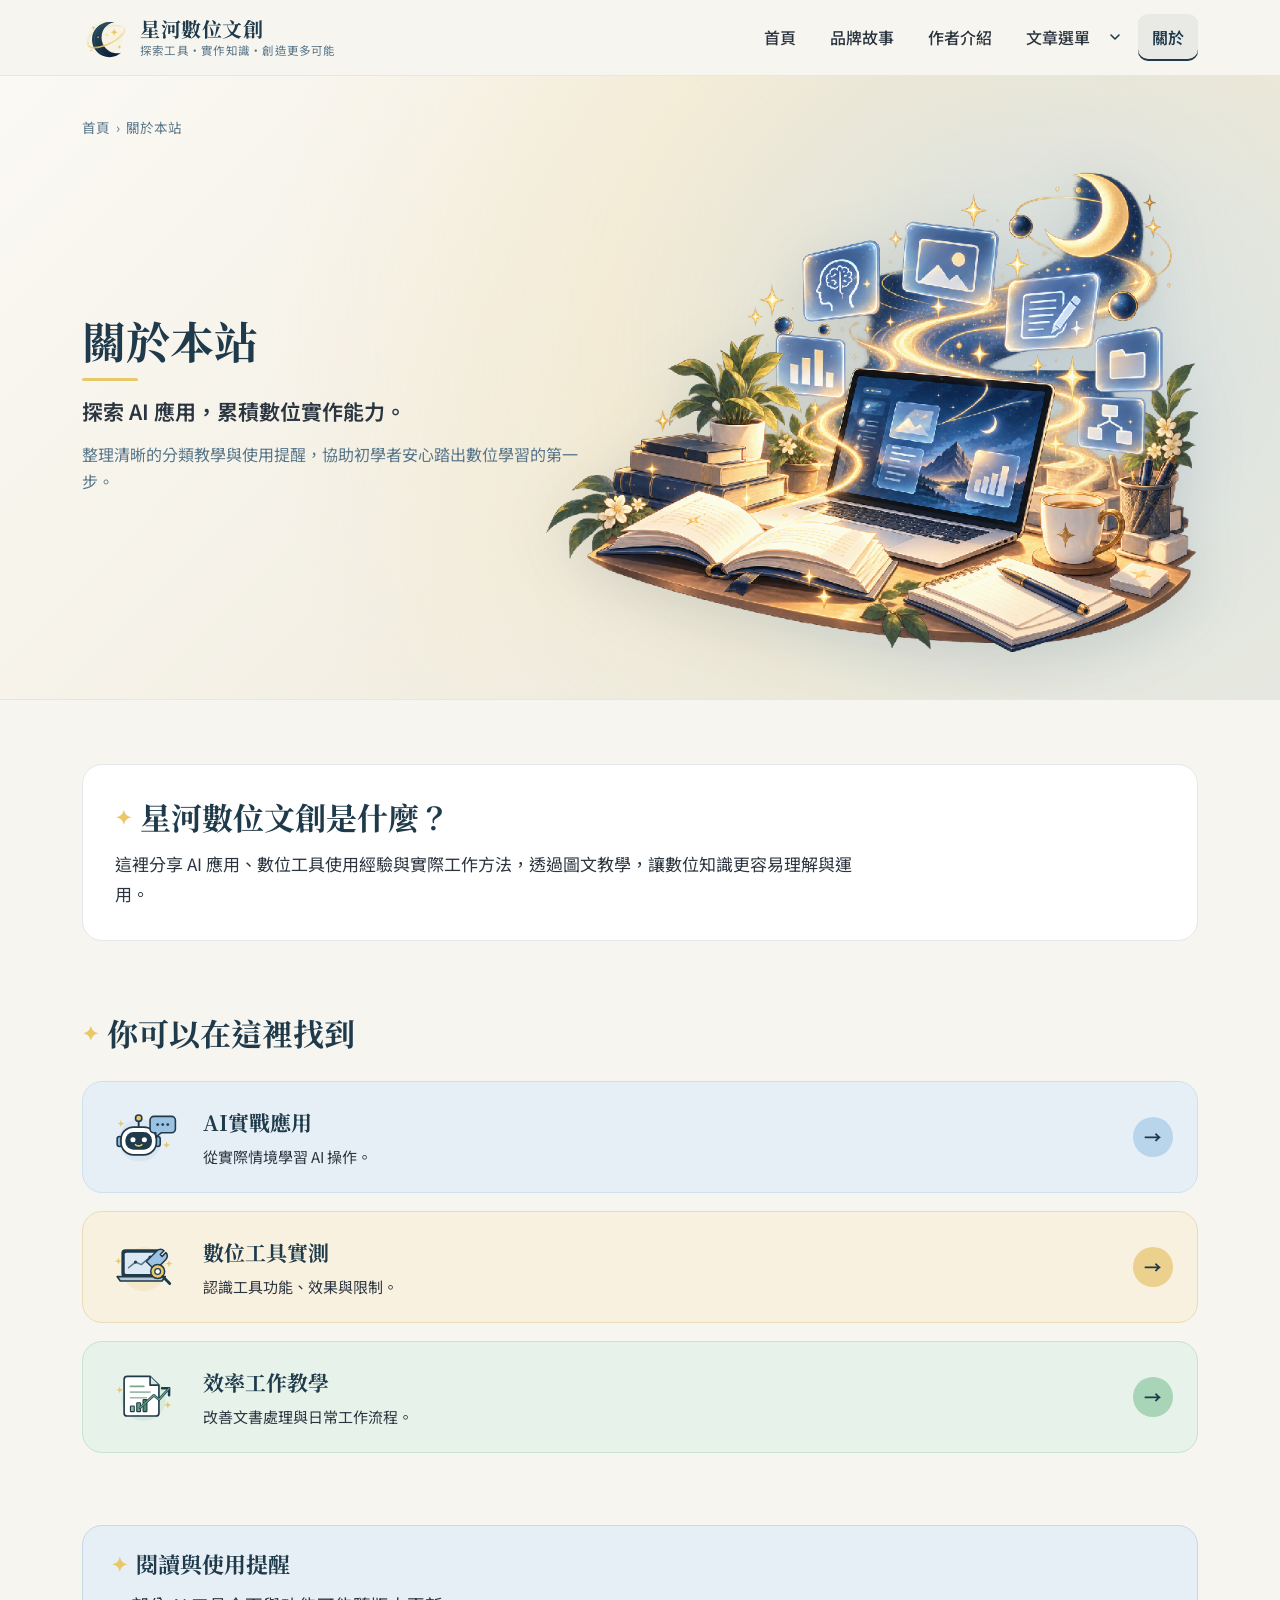
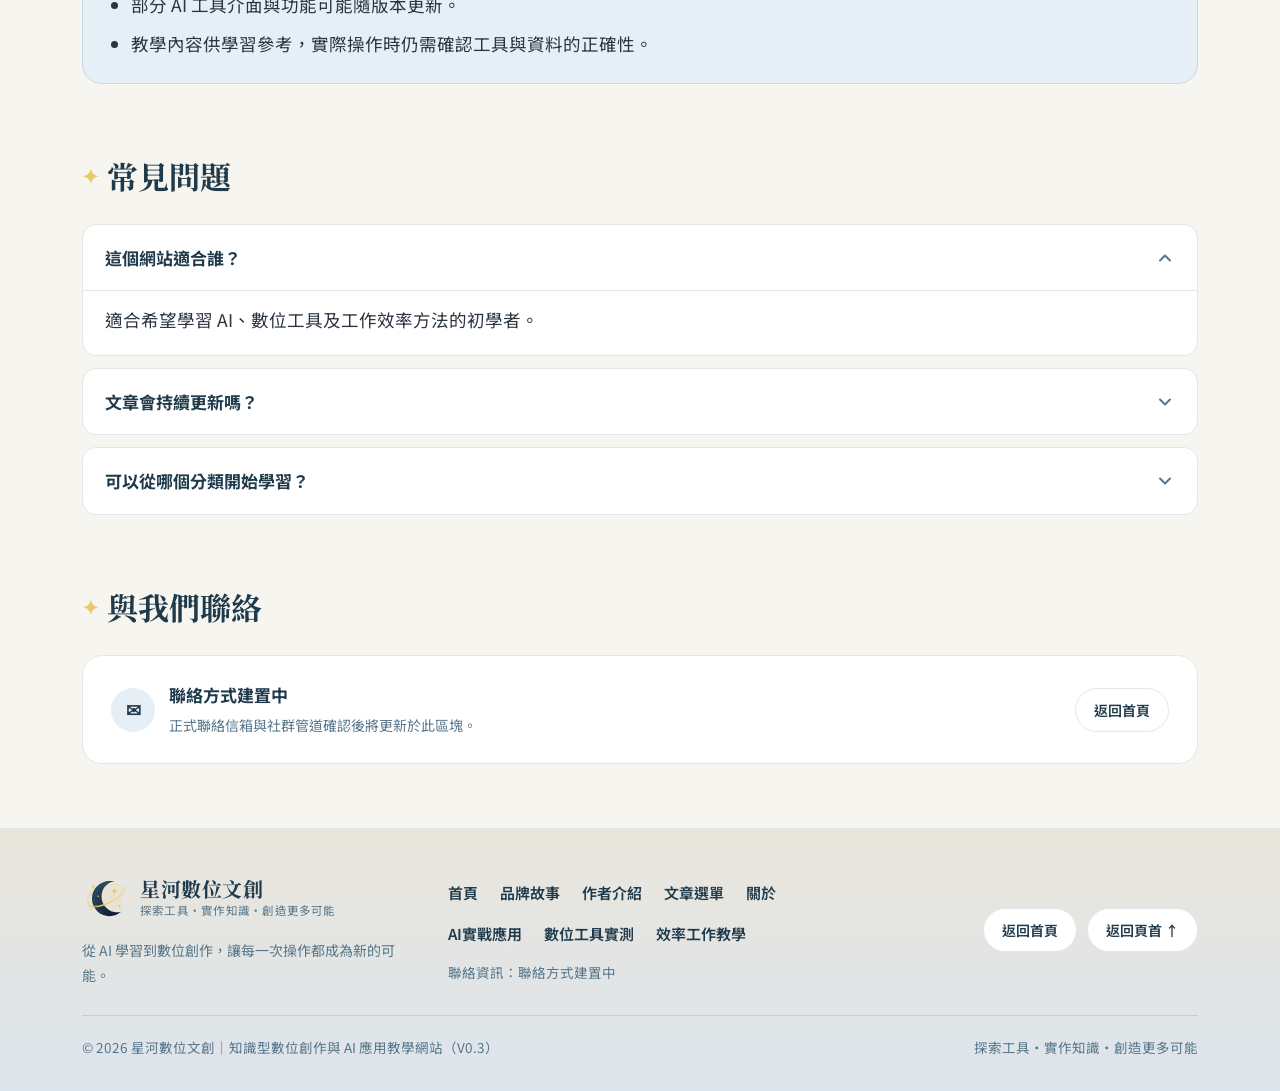
==== commit a863670f: "feat: reorganize site footer navigation links Split footer navigation into two rows to improve reada" ====
--- a/about.html
+++ b/about.html
@@ -13,7 +13,7 @@
     <link rel="stylesheet" href="css/style.css" />
   </head>
   <body>
-    <div id="root"><link rel="preload" as="image" href="assets/icons/logo.svg"/><link rel="preload" as="image" href="assets/icons/cat-ai.svg"/><link rel="preload" as="image" href="assets/icons/cat-tools.svg"/><link rel="preload" as="image" href="assets/icons/cat-work.svg"/><link rel="preload" as="image" href="assets/images/IMG_關於.png"/><div class="site-wrapper" data-current-page="about.html"><a href="#main-content" class="skip-link">跳至主要內容</a><header class="site-header"><div class="sr-container header-inner"><a href="index.html" class="brand-identity" aria-label="星河數位文創 首頁"><img src="assets/icons/logo.svg" alt="星河數位文創 新月與金色星軌標誌" class="brand-logo-img" width="46" height="46"/><div class="brand-text-wrap"><span class="brand-title">星河數位文創</span><span class="brand-tagline-mini">探索工具・實作知識・創造更多可能</span></div></a><nav class="desktop-nav" aria-label="主導覽選單"><a href="index.html" class="nav-link ">首頁</a><a href="brand.html" class="nav-link ">品牌故事</a><a href="author.html" class="nav-link ">作者介紹</a><div class="nav-item-group"><a href="articles.html" class="nav-link ">文章選單</a><button type="button" id="desktop-dropdown-toggle" class="desktop-dropdown-toggle" aria-label="展開或收合文章選單子分類" aria-expanded="false" aria-controls="desktop-dropdown-menu"><svg width="16" height="16" viewBox="0 0 20 20" fill="none" aria-hidden="true"><path d="M5 7.5L10 12.5L15 7.5" stroke="currentColor" stroke-width="2" stroke-linecap="round" stroke-linejoin="round"></path></svg></button><div id="desktop-dropdown-menu" class="desktop-dropdown-menu " role="region" aria-label="文章選單第二層分類"><a href="articles-ai.html" class="dropdown-sublink "><span style="display:inline-flex;align-items:center"><span class="dropdown-sublink-dot" style="background-color:#8FB8D8" aria-hidden="true"></span>AI實戰應用</span><span aria-hidden="true">›</span></a><a href="articles-tools.html" class="dropdown-sublink "><span style="display:inline-flex;align-items:center"><span class="dropdown-sublink-dot" style="background-color:#E9C86A" aria-hidden="true"></span>數位工具實測</span><span aria-hidden="true">›</span></a><a href="articles-work.html" class="dropdown-sublink "><span style="display:inline-flex;align-items:center"><span class="dropdown-sublink-dot" style="background-color:#8CC0A1" aria-hidden="true"></span>效率工作教學</span><span aria-hidden="true">›</span></a></div></div><a href="about.html" class="nav-link is-active" aria-current="page">關於</a></nav><button type="button" id="mobile-menu-trigger" class="mobile-menu-trigger" aria-label="開啟網站導覽選單" aria-expanded="false" aria-controls="mobile-nav-overlay"><svg width="26" height="26" viewBox="0 0 24 24" fill="none" stroke="currentColor" stroke-width="2.2" aria-hidden="true"><line x1="3.5" y1="6.5" x2="20.5" y2="6.5" stroke-linecap="round"></line><line x1="3.5" y1="12" x2="20.5" y2="12" stroke-linecap="round"></line><line x1="3.5" y1="17.5" x2="20.5" y2="17.5" stroke-linecap="round"></line></svg></button></div></header><div id="mobile-nav-overlay" class="mobile-nav-overlay " aria-hidden="true"><nav class="mobile-nav-panel" aria-label="手機版網站導覽選單"><div class="mobile-panel-header"><a href="index.html" class="brand-identity"><img src="assets/icons/logo.svg" alt="星河數位文創標誌" class="brand-logo-img" width="48" height="48"/><div class="brand-text-wrap"><span class="brand-title">星河數位文創</span><span class="brand-tagline-mini">探索工具・實作知識・創造更多可能</span></div></a><button type="button" id="mobile-close-btn" class="mobile-close-btn" aria-label="關閉選單">×</button></div><ul class="mobile-nav-list"><li class="mobile-nav-item"><div class="mobile-nav-row"><a href="index.html" class="mobile-nav-link "><svg class="mobile-nav-icon" viewBox="0 0 24 24" fill="none" stroke="currentColor" stroke-width="2" aria-hidden="true"><path d="M3 10.5L12 3l9 7.5V20a1 1 0 0 1-1 1h-5v-6h-6v6H4a1 1 0 0 1-1-1v-9.5z" stroke-linecap="round" stroke-linejoin="round"></path></svg><span>首頁</span></a><span aria-hidden="true" style="color:#57768A;padding-right:8px">›</span></div></li><li class="mobile-nav-item"><div class="mobile-nav-row"><a href="brand.html" class="mobile-nav-link "><svg class="mobile-nav-icon" viewBox="0 0 24 24" fill="none" stroke="currentColor" stroke-width="2" aria-hidden="true"><path d="M2 4h7a3 3 0 0 1 3 3v13a2 2 0 0 0-2-2H2V4zm20 0h-7a3 3 0 0 0-3 3v13a2 2 0 0 1 2-2h8V4z" stroke-linecap="round" stroke-linejoin="round"></path></svg><span>品牌故事</span></a><span aria-hidden="true" style="color:#57768A;padding-right:8px">›</span></div></li><li class="mobile-nav-item"><div class="mobile-nav-row"><a href="author.html" class="mobile-nav-link "><svg class="mobile-nav-icon" viewBox="0 0 24 24" fill="none" stroke="currentColor" stroke-width="2" aria-hidden="true"><circle cx="12" cy="8" r="4"></circle><path d="M4 20c1.5-4 4.5-6 8-6s6.5 2 8 6" stroke-linecap="round"></path></svg><span>作者介紹</span></a><span aria-hidden="true" style="color:#57768A;padding-right:8px">›</span></div></li><li class="mobile-nav-item"><div class="mobile-nav-row"><a href="articles.html" class="mobile-nav-link "><svg class="mobile-nav-icon" viewBox="0 0 24 24" fill="none" stroke="currentColor" stroke-width="2" aria-hidden="true"><rect x="4" y="3" width="16" height="18" rx="2"></rect><line x1="8" y1="8" x2="16" y2="8" stroke-linecap="round"></line><line x1="8" y1="12" x2="16" y2="12" stroke-linecap="round"></line><line x1="8" y1="16" x2="13" y2="16" stroke-linecap="round"></line></svg><span>文章選單</span></a><button type="button" id="mobile-submenu-toggle" class="mobile-submenu-toggle" aria-label="收合文章子分類" aria-expanded="true" aria-controls="mobile-submenu-wrap"><svg width="18" height="18" viewBox="0 0 20 20" fill="none" aria-hidden="true"><path d="M5 7.5L10 12.5L15 7.5" stroke="currentColor" stroke-width="2.2" stroke-linecap="round" stroke-linejoin="round"></path></svg></button></div><div id="mobile-submenu-wrap" class="mobile-submenu-wrap is-open"><div class="mobile-submenu-card"><a href="articles-ai.html" class="mobile-sublink"><span class="mobile-sublink-left"><img src="assets/icons/cat-ai.svg" alt="" aria-hidden="true" class="mobile-sublink-thumb"/><span>AI實戰應用</span></span><span aria-hidden="true" style="color:#57768A">›</span></a><a href="articles-tools.html" class="mobile-sublink"><span class="mobile-sublink-left"><img src="assets/icons/cat-tools.svg" alt="" aria-hidden="true" class="mobile-sublink-thumb"/><span>數位工具實測</span></span><span aria-hidden="true" style="color:#57768A">›</span></a><a href="articles-work.html" class="mobile-sublink"><span class="mobile-sublink-left"><img src="assets/icons/cat-work.svg" alt="" aria-hidden="true" class="mobile-sublink-thumb"/><span>效率工作教學</span></span><span aria-hidden="true" style="color:#57768A">›</span></a></div></div></li><li class="mobile-nav-item"><div class="mobile-nav-row"><a href="about.html" class="mobile-nav-link is-active"><svg class="mobile-nav-icon" viewBox="0 0 24 24" fill="none" stroke="currentColor" stroke-width="2" aria-hidden="true"><circle cx="12" cy="12" r="9"></circle><line x1="12" y1="11" x2="12" y2="16" stroke-linecap="round"></line><circle cx="12" cy="8" r="0.8" fill="currentColor"></circle></svg><span>關於</span></a><span aria-hidden="true" style="color:#57768A;padding-right:8px">›</span></div></li></ul><div class="mobile-panel-footer"><span class="mobile-contact-status"><span aria-hidden="true">✦</span><span>聯絡方式建置中｜探索工具・實作知識</span></span></div></nav></div><main id="main-content"><section class="page-hero-warm page-hero-about"><div class="sr-container"><nav class="breadcrumb-nav" aria-label="麵包屑導覽"><a href="index.html">首頁</a><span aria-hidden="true">›</span><span aria-current="page">關於本站</span></nav><div class="page-hero-grid"><div class="page-hero-copy"><h1 class="page-main-title">關於本站</h1><p class="page-subtitle">探索 AI 應用，累積數位實作能力。</p><p class="page-lead-text">整理清晰的分類教學與使用提醒，協助初學者安心踏出數位學習的第一步。</p></div><div class="page-hero-art"><img src="assets/images/IMG_關於.png" alt="關於本站頁首主視覺：筆記型電腦、書本、植栽與星光知識卡片插畫" class="page-hero-img" width="1536" height="1024"/></div></div></div></section><section class="content-section"><div class="sr-container"><div style="background-color:#FFFFFF;border-radius:20px;padding:32px;border:1px solid #E4E7E8"><h2 class="section-title" style="margin-bottom:12px"><span class="star-accent-icon" aria-hidden="true">✦</span><span>星河數位文創是什麼？</span></h2><p style="font-size:17px;margin:0;max-width:760px">這裡分享 AI 應用、數位工具使用經驗與實際工作方法，透過圖文教學，讓數位知識更容易理解與運用。</p></div></div></section><section class="content-section" style="padding-top:8px"><div class="sr-container"><div class="section-header"><h2 class="section-title"><span class="star-accent-icon" aria-hidden="true">✦</span><span>你可以在這裡找到</span></h2></div><div class="category-stack-horizontal"><a href="articles-ai.html" class="category-banner-horizontal cat-ai"><div style="width:76px;height:64px"><img src="assets/icons/cat-ai.svg" alt="AI 機器人與對話框圖示" width="76" height="64"/></div><div><h3 class="category-card-title" style="margin-bottom:4px">AI實戰應用</h3><p class="category-card-desc" style="margin-bottom:0">從實際情境學習 AI 操作。</p></div><span class="category-circle-arrow" aria-hidden="true">→</span></a><a href="articles-tools.html" class="category-banner-horizontal cat-tools"><div style="width:76px;height:64px"><img src="assets/icons/cat-tools.svg" alt="筆記型電腦、工具與放大鏡圖示" width="76" height="64"/></div><div><h3 class="category-card-title" style="margin-bottom:4px">數位工具實測</h3><p class="category-card-desc" style="margin-bottom:0">認識工具功能、效果與限制。</p></div><span class="category-circle-arrow" aria-hidden="true">→</span></a><a href="articles-work.html" class="category-banner-horizontal cat-work"><div style="width:76px;height:64px"><img src="assets/icons/cat-work.svg" alt="文件、流程箭頭與圖表圖示" width="76" height="64"/></div><div><h3 class="category-card-title" style="margin-bottom:4px">效率工作教學</h3><p class="category-card-desc" style="margin-bottom:0">改善文書處理與日常工作流程。</p></div><span class="category-circle-arrow" aria-hidden="true">→</span></a></div></div></section><section class="content-section" style="padding-top:8px"><div class="sr-container"><div class="notice-box-blue"><h2 class="section-title" style="font-size:22px;margin-bottom:12px"><span class="star-accent-icon" aria-hidden="true">✦</span><span>閱讀與使用提醒</span></h2><ul style="margin:0;padding-left:20px;display:flex;flex-direction:column;gap:8px"><li>部分 AI 工具介面與功能可能隨版本更新。</li><li>教學內容供學習參考，實際操作時仍需確認工具與資料的正確性。</li></ul></div></div></section><section class="content-section" style="padding-top:8px"><div class="sr-container"><div class="section-header"><h2 class="section-title"><span class="star-accent-icon" aria-hidden="true">✦</span><span>常見問題</span></h2></div><div class="faq-list"><details class="faq-item" open=""><summary class="faq-summary"><span>這個網站適合誰？</span><svg class="faq-chevron" width="20" height="20" viewBox="0 0 20 20" fill="none" aria-hidden="true"><path d="M5 7.5L10 12.5L15 7.5" stroke="currentColor" stroke-width="2" stroke-linecap="round" stroke-linejoin="round"></path></svg></summary><div class="faq-answer"><p style="margin:0">適合希望學習 AI、數位工具及工作效率方法的初學者。</p></div></details><details class="faq-item"><summary class="faq-summary"><span>文章會持續更新嗎？</span><svg class="faq-chevron" width="20" height="20" viewBox="0 0 20 20" fill="none" aria-hidden="true"><path d="M5 7.5L10 12.5L15 7.5" stroke="currentColor" stroke-width="2" stroke-linecap="round" stroke-linejoin="round"></path></svg></summary><div class="faq-answer"><p style="margin:0">網站將依實際學習及內容製作進度逐步更新，不設定尚未確認的固定更新承諾。</p></div></details><details class="faq-item"><summary class="faq-summary"><span>可以從哪個分類開始學習？</span><svg class="faq-chevron" width="20" height="20" viewBox="0 0 20 20" fill="none" aria-hidden="true"><path d="M5 7.5L10 12.5L15 7.5" stroke="currentColor" stroke-width="2" stroke-linecap="round" stroke-linejoin="round"></path></svg></summary><div class="faq-answer"><p style="margin:0">如果是第一次接觸 AI，可以先閱讀『AI實戰應用』；若有特定工作需求，也可以直接進入其他分類。</p></div></details></div></div></section><section class="content-section" style="padding-top:8px"><div class="sr-container"><div class="section-header"><h2 class="section-title"><span class="star-accent-icon" aria-hidden="true">✦</span><span>與我們聯絡</span></h2></div><div class="contact-placeholder-card"><div style="display:flex;align-items:center;gap:14px"><span style="width:44px;height:44px;border-radius:50%;background-color:#E6EFF6;display:inline-flex;align-items:center;justify-content:center;color:#1F3A4B;font-weight:700" aria-hidden="true">✉</span><div><strong style="display:block;color:#1F3A4B;font-size:17px">聯絡方式建置中</strong><span style="font-size:14px;color:#57768A">正式聯絡信箱與社群管道確認後將更新於此區塊。</span></div></div><a href="index.html" class="btn-back-home"><span>返回首頁</span></a></div></div></section></main><footer class="site-footer"><div class="sr-container"><div class="footer-top-grid"><div><a href="index.html" class="brand-identity"><img src="assets/icons/logo.svg" alt="星河數位文創標誌" class="brand-logo-img" width="44" height="44"/><div class="brand-text-wrap"><span class="brand-title">星河數位文創</span><span class="brand-tagline-mini">探索工具・實作知識・創造更多可能</span></div></a><p style="font-size:14px;color:#57768A;margin:10px 0 0;max-width:340px">從 AI 學習到數位創作，讓每一次操作都成為新的可能。</p></div><div><nav class="footer-nav-links" aria-label="頁尾網站連結"><a href="index.html">首頁</a><a href="brand.html">品牌故事</a><a href="author.html">作者介紹</a><a href="articles.html">文章選單</a><a href="about.html">關於</a><a href="articles-ai.html">AI實戰應用</a><a href="articles-tools.html">數位工具實測</a><a href="articles-work.html">效率工作教學</a></nav><div style="margin-top:10px;font-size:13.5px;color:#57768A">聯絡資訊：聯絡方式建置中</div></div><div style="display:flex;flex-wrap:wrap;gap:10px"><a href="index.html" class="btn-back-home"><span>返回首頁</span></a><button type="button" class="btn-back-home" aria-label="返回頁面頂部"><span>返回頁首 ↑</span></button></div></div><div class="footer-bottom-row"><span>© 2026 星河數位文創｜知識型數位創作與 AI 應用教學網站（V0.3）</span><span>探索工具・實作知識・創造更多可能</span></div></div></footer></div></div>
+    <div id="root"><link rel="preload" as="image" href="assets/icons/logo.svg"/><link rel="preload" as="image" href="assets/icons/cat-ai.svg"/><link rel="preload" as="image" href="assets/icons/cat-tools.svg"/><link rel="preload" as="image" href="assets/icons/cat-work.svg"/><link rel="preload" as="image" href="assets/images/IMG_關於.png"/><div class="site-wrapper" data-current-page="about.html"><a href="#main-content" class="skip-link">跳至主要內容</a><header class="site-header"><div class="sr-container header-inner"><a href="index.html" class="brand-identity" aria-label="星河數位文創 首頁"><img src="assets/icons/logo.svg" alt="星河數位文創 新月與金色星軌標誌" class="brand-logo-img" width="46" height="46"/><div class="brand-text-wrap"><span class="brand-title">星河數位文創</span><span class="brand-tagline-mini">探索工具・實作知識・創造更多可能</span></div></a><nav class="desktop-nav" aria-label="主導覽選單"><a href="index.html" class="nav-link ">首頁</a><a href="brand.html" class="nav-link ">品牌故事</a><a href="author.html" class="nav-link ">作者介紹</a><div class="nav-item-group"><a href="articles.html" class="nav-link ">文章選單</a><button type="button" id="desktop-dropdown-toggle" class="desktop-dropdown-toggle" aria-label="展開或收合文章選單子分類" aria-expanded="false" aria-controls="desktop-dropdown-menu"><svg width="16" height="16" viewBox="0 0 20 20" fill="none" aria-hidden="true"><path d="M5 7.5L10 12.5L15 7.5" stroke="currentColor" stroke-width="2" stroke-linecap="round" stroke-linejoin="round"></path></svg></button><div id="desktop-dropdown-menu" class="desktop-dropdown-menu " role="region" aria-label="文章選單第二層分類"><a href="articles-ai.html" class="dropdown-sublink "><span style="display:inline-flex;align-items:center"><span class="dropdown-sublink-dot" style="background-color:#8FB8D8" aria-hidden="true"></span>AI實戰應用</span><span aria-hidden="true">›</span></a><a href="articles-tools.html" class="dropdown-sublink "><span style="display:inline-flex;align-items:center"><span class="dropdown-sublink-dot" style="background-color:#E9C86A" aria-hidden="true"></span>數位工具實測</span><span aria-hidden="true">›</span></a><a href="articles-work.html" class="dropdown-sublink "><span style="display:inline-flex;align-items:center"><span class="dropdown-sublink-dot" style="background-color:#8CC0A1" aria-hidden="true"></span>效率工作教學</span><span aria-hidden="true">›</span></a></div></div><a href="about.html" class="nav-link is-active" aria-current="page">關於</a></nav><button type="button" id="mobile-menu-trigger" class="mobile-menu-trigger" aria-label="開啟網站導覽選單" aria-expanded="false" aria-controls="mobile-nav-overlay"><svg width="26" height="26" viewBox="0 0 24 24" fill="none" stroke="currentColor" stroke-width="2.2" aria-hidden="true"><line x1="3.5" y1="6.5" x2="20.5" y2="6.5" stroke-linecap="round"></line><line x1="3.5" y1="12" x2="20.5" y2="12" stroke-linecap="round"></line><line x1="3.5" y1="17.5" x2="20.5" y2="17.5" stroke-linecap="round"></line></svg></button></div></header><div id="mobile-nav-overlay" class="mobile-nav-overlay " aria-hidden="true"><nav class="mobile-nav-panel" aria-label="手機版網站導覽選單"><div class="mobile-panel-header"><a href="index.html" class="brand-identity"><img src="assets/icons/logo.svg" alt="星河數位文創標誌" class="brand-logo-img" width="48" height="48"/><div class="brand-text-wrap"><span class="brand-title">星河數位文創</span><span class="brand-tagline-mini">探索工具・實作知識・創造更多可能</span></div></a><button type="button" id="mobile-close-btn" class="mobile-close-btn" aria-label="關閉選單">×</button></div><ul class="mobile-nav-list"><li class="mobile-nav-item"><div class="mobile-nav-row"><a href="index.html" class="mobile-nav-link "><svg class="mobile-nav-icon" viewBox="0 0 24 24" fill="none" stroke="currentColor" stroke-width="2" aria-hidden="true"><path d="M3 10.5L12 3l9 7.5V20a1 1 0 0 1-1 1h-5v-6h-6v6H4a1 1 0 0 1-1-1v-9.5z" stroke-linecap="round" stroke-linejoin="round"></path></svg><span>首頁</span></a><span aria-hidden="true" style="color:#57768A;padding-right:8px">›</span></div></li><li class="mobile-nav-item"><div class="mobile-nav-row"><a href="brand.html" class="mobile-nav-link "><svg class="mobile-nav-icon" viewBox="0 0 24 24" fill="none" stroke="currentColor" stroke-width="2" aria-hidden="true"><path d="M2 4h7a3 3 0 0 1 3 3v13a2 2 0 0 0-2-2H2V4zm20 0h-7a3 3 0 0 0-3 3v13a2 2 0 0 1 2-2h8V4z" stroke-linecap="round" stroke-linejoin="round"></path></svg><span>品牌故事</span></a><span aria-hidden="true" style="color:#57768A;padding-right:8px">›</span></div></li><li class="mobile-nav-item"><div class="mobile-nav-row"><a href="author.html" class="mobile-nav-link "><svg class="mobile-nav-icon" viewBox="0 0 24 24" fill="none" stroke="currentColor" stroke-width="2" aria-hidden="true"><circle cx="12" cy="8" r="4"></circle><path d="M4 20c1.5-4 4.5-6 8-6s6.5 2 8 6" stroke-linecap="round"></path></svg><span>作者介紹</span></a><span aria-hidden="true" style="color:#57768A;padding-right:8px">›</span></div></li><li class="mobile-nav-item"><div class="mobile-nav-row"><a href="articles.html" class="mobile-nav-link "><svg class="mobile-nav-icon" viewBox="0 0 24 24" fill="none" stroke="currentColor" stroke-width="2" aria-hidden="true"><rect x="4" y="3" width="16" height="18" rx="2"></rect><line x1="8" y1="8" x2="16" y2="8" stroke-linecap="round"></line><line x1="8" y1="12" x2="16" y2="12" stroke-linecap="round"></line><line x1="8" y1="16" x2="13" y2="16" stroke-linecap="round"></line></svg><span>文章選單</span></a><button type="button" id="mobile-submenu-toggle" class="mobile-submenu-toggle" aria-label="收合文章子分類" aria-expanded="true" aria-controls="mobile-submenu-wrap"><svg width="18" height="18" viewBox="0 0 20 20" fill="none" aria-hidden="true"><path d="M5 7.5L10 12.5L15 7.5" stroke="currentColor" stroke-width="2.2" stroke-linecap="round" stroke-linejoin="round"></path></svg></button></div><div id="mobile-submenu-wrap" class="mobile-submenu-wrap is-open"><div class="mobile-submenu-card"><a href="articles-ai.html" class="mobile-sublink"><span class="mobile-sublink-left"><img src="assets/icons/cat-ai.svg" alt="" aria-hidden="true" class="mobile-sublink-thumb"/><span>AI實戰應用</span></span><span aria-hidden="true" style="color:#57768A">›</span></a><a href="articles-tools.html" class="mobile-sublink"><span class="mobile-sublink-left"><img src="assets/icons/cat-tools.svg" alt="" aria-hidden="true" class="mobile-sublink-thumb"/><span>數位工具實測</span></span><span aria-hidden="true" style="color:#57768A">›</span></a><a href="articles-work.html" class="mobile-sublink"><span class="mobile-sublink-left"><img src="assets/icons/cat-work.svg" alt="" aria-hidden="true" class="mobile-sublink-thumb"/><span>效率工作教學</span></span><span aria-hidden="true" style="color:#57768A">›</span></a></div></div></li><li class="mobile-nav-item"><div class="mobile-nav-row"><a href="about.html" class="mobile-nav-link is-active"><svg class="mobile-nav-icon" viewBox="0 0 24 24" fill="none" stroke="currentColor" stroke-width="2" aria-hidden="true"><circle cx="12" cy="12" r="9"></circle><line x1="12" y1="11" x2="12" y2="16" stroke-linecap="round"></line><circle cx="12" cy="8" r="0.8" fill="currentColor"></circle></svg><span>關於</span></a><span aria-hidden="true" style="color:#57768A;padding-right:8px">›</span></div></li></ul><div class="mobile-panel-footer"><span class="mobile-contact-status"><span aria-hidden="true">✦</span><span>聯絡方式建置中｜探索工具・實作知識</span></span></div></nav></div><main id="main-content"><section class="page-hero-warm page-hero-about"><div class="sr-container"><nav class="breadcrumb-nav" aria-label="麵包屑導覽"><a href="index.html">首頁</a><span aria-hidden="true">›</span><span aria-current="page">關於本站</span></nav><div class="page-hero-grid"><div class="page-hero-copy"><h1 class="page-main-title">關於本站</h1><p class="page-subtitle">探索 AI 應用，累積數位實作能力。</p><p class="page-lead-text">整理清晰的分類教學與使用提醒，協助初學者安心踏出數位學習的第一步。</p></div><div class="page-hero-art"><img src="assets/images/IMG_關於.png" alt="關於本站頁首主視覺：筆記型電腦、書本、植栽與星光知識卡片插畫" class="page-hero-img" width="1536" height="1024"/></div></div></div></section><section class="content-section"><div class="sr-container"><div style="background-color:#FFFFFF;border-radius:20px;padding:32px;border:1px solid #E4E7E8"><h2 class="section-title" style="margin-bottom:12px"><span class="star-accent-icon" aria-hidden="true">✦</span><span>星河數位文創是什麼？</span></h2><p style="font-size:17px;margin:0;max-width:760px">這裡分享 AI 應用、數位工具使用經驗與實際工作方法，透過圖文教學，讓數位知識更容易理解與運用。</p></div></div></section><section class="content-section" style="padding-top:8px"><div class="sr-container"><div class="section-header"><h2 class="section-title"><span class="star-accent-icon" aria-hidden="true">✦</span><span>你可以在這裡找到</span></h2></div><div class="category-stack-horizontal"><a href="articles-ai.html" class="category-banner-horizontal cat-ai"><div style="width:76px;height:64px"><img src="assets/icons/cat-ai.svg" alt="AI 機器人與對話框圖示" width="76" height="64"/></div><div><h3 class="category-card-title" style="margin-bottom:4px">AI實戰應用</h3><p class="category-card-desc" style="margin-bottom:0">從實際情境學習 AI 操作。</p></div><span class="category-circle-arrow" aria-hidden="true">→</span></a><a href="articles-tools.html" class="category-banner-horizontal cat-tools"><div style="width:76px;height:64px"><img src="assets/icons/cat-tools.svg" alt="筆記型電腦、工具與放大鏡圖示" width="76" height="64"/></div><div><h3 class="category-card-title" style="margin-bottom:4px">數位工具實測</h3><p class="category-card-desc" style="margin-bottom:0">認識工具功能、效果與限制。</p></div><span class="category-circle-arrow" aria-hidden="true">→</span></a><a href="articles-work.html" class="category-banner-horizontal cat-work"><div style="width:76px;height:64px"><img src="assets/icons/cat-work.svg" alt="文件、流程箭頭與圖表圖示" width="76" height="64"/></div><div><h3 class="category-card-title" style="margin-bottom:4px">效率工作教學</h3><p class="category-card-desc" style="margin-bottom:0">改善文書處理與日常工作流程。</p></div><span class="category-circle-arrow" aria-hidden="true">→</span></a></div></div></section><section class="content-section" style="padding-top:8px"><div class="sr-container"><div class="notice-box-blue"><h2 class="section-title" style="font-size:22px;margin-bottom:12px"><span class="star-accent-icon" aria-hidden="true">✦</span><span>閱讀與使用提醒</span></h2><ul style="margin:0;padding-left:20px;display:flex;flex-direction:column;gap:8px"><li>部分 AI 工具介面與功能可能隨版本更新。</li><li>教學內容供學習參考，實際操作時仍需確認工具與資料的正確性。</li></ul></div></div></section><section class="content-section" style="padding-top:8px"><div class="sr-container"><div class="section-header"><h2 class="section-title"><span class="star-accent-icon" aria-hidden="true">✦</span><span>常見問題</span></h2></div><div class="faq-list"><details class="faq-item" open=""><summary class="faq-summary"><span>這個網站適合誰？</span><svg class="faq-chevron" width="20" height="20" viewBox="0 0 20 20" fill="none" aria-hidden="true"><path d="M5 7.5L10 12.5L15 7.5" stroke="currentColor" stroke-width="2" stroke-linecap="round" stroke-linejoin="round"></path></svg></summary><div class="faq-answer"><p style="margin:0">適合希望學習 AI、數位工具及工作效率方法的初學者。</p></div></details><details class="faq-item"><summary class="faq-summary"><span>文章會持續更新嗎？</span><svg class="faq-chevron" width="20" height="20" viewBox="0 0 20 20" fill="none" aria-hidden="true"><path d="M5 7.5L10 12.5L15 7.5" stroke="currentColor" stroke-width="2" stroke-linecap="round" stroke-linejoin="round"></path></svg></summary><div class="faq-answer"><p style="margin:0">網站將依實際學習及內容製作進度逐步更新，不設定尚未確認的固定更新承諾。</p></div></details><details class="faq-item"><summary class="faq-summary"><span>可以從哪個分類開始學習？</span><svg class="faq-chevron" width="20" height="20" viewBox="0 0 20 20" fill="none" aria-hidden="true"><path d="M5 7.5L10 12.5L15 7.5" stroke="currentColor" stroke-width="2" stroke-linecap="round" stroke-linejoin="round"></path></svg></summary><div class="faq-answer"><p style="margin:0">如果是第一次接觸 AI，可以先閱讀『AI實戰應用』；若有特定工作需求，也可以直接進入其他分類。</p></div></details></div></div></section><section class="content-section" style="padding-top:8px"><div class="sr-container"><div class="section-header"><h2 class="section-title"><span class="star-accent-icon" aria-hidden="true">✦</span><span>與我們聯絡</span></h2></div><div class="contact-placeholder-card"><div style="display:flex;align-items:center;gap:14px"><span style="width:44px;height:44px;border-radius:50%;background-color:#E6EFF6;display:inline-flex;align-items:center;justify-content:center;color:#1F3A4B;font-weight:700" aria-hidden="true">✉</span><div><strong style="display:block;color:#1F3A4B;font-size:17px">聯絡方式建置中</strong><span style="font-size:14px;color:#57768A">正式聯絡信箱與社群管道確認後將更新於此區塊。</span></div></div><a href="index.html" class="btn-back-home"><span>返回首頁</span></a></div></div></section></main><footer class="site-footer"><div class="sr-container"><div class="footer-top-grid"><div><a href="index.html" class="brand-identity"><img src="assets/icons/logo.svg" alt="星河數位文創標誌" class="brand-logo-img" width="44" height="44"/><div class="brand-text-wrap"><span class="brand-title">星河數位文創</span><span class="brand-tagline-mini">探索工具・實作知識・創造更多可能</span></div></a><p style="font-size:14px;color:#57768A;margin:10px 0 0;max-width:340px">從 AI 學習到數位創作，讓每一次操作都成為新的可能。</p></div><div><nav class="footer-nav-links" aria-label="頁尾網站連結"><div class="footer-nav-row"><a href="index.html">首頁</a><a href="brand.html">品牌故事</a><a href="author.html">作者介紹</a><a href="articles.html">文章選單</a><a href="about.html">關於</a></div><div class="footer-nav-row"><a href="articles-ai.html">AI實戰應用</a><a href="articles-tools.html">數位工具實測</a><a href="articles-work.html">效率工作教學</a></div></nav><div style="margin-top:10px;font-size:13.5px;color:#57768A">聯絡資訊：聯絡方式建置中</div></div><div style="display:flex;flex-wrap:wrap;gap:10px"><a href="index.html" class="btn-back-home"><span>返回首頁</span></a><button type="button" class="btn-back-home" aria-label="返回頁面頂部"><span>返回頁首 ↑</span></button></div></div><div class="footer-bottom-row"><span>© 2026 星河數位文創｜知識型數位創作與 AI 應用教學網站（V0.3）</span><span>探索工具・實作知識・創造更多可能</span></div></div></footer></div></div>
     <script src="js/articles-data.js"></script>
     <script src="js/main.js"></script>
   </body>
--- a/css/style.css
+++ b/css/style.css
@@ -1581,15 +1581,23 @@
 
 .footer-nav-links {
   display: flex;
+  flex-direction: column;
+  gap: 8px;
+}
+
+.footer-nav-row {
+  display: flex;
   flex-wrap: wrap;
-  gap: 12px 22px;
+  align-items: center;
+  gap: 8px 22px;
 }
 
 .footer-nav-links a {
   font-size: 15px;
-  font-weight: 500;
+  font-weight: 600;
   color: var(--color-brand-blue);
   padding: 4px 0;
+  white-space: nowrap;
 }
 
 .footer-nav-links a:hover {
